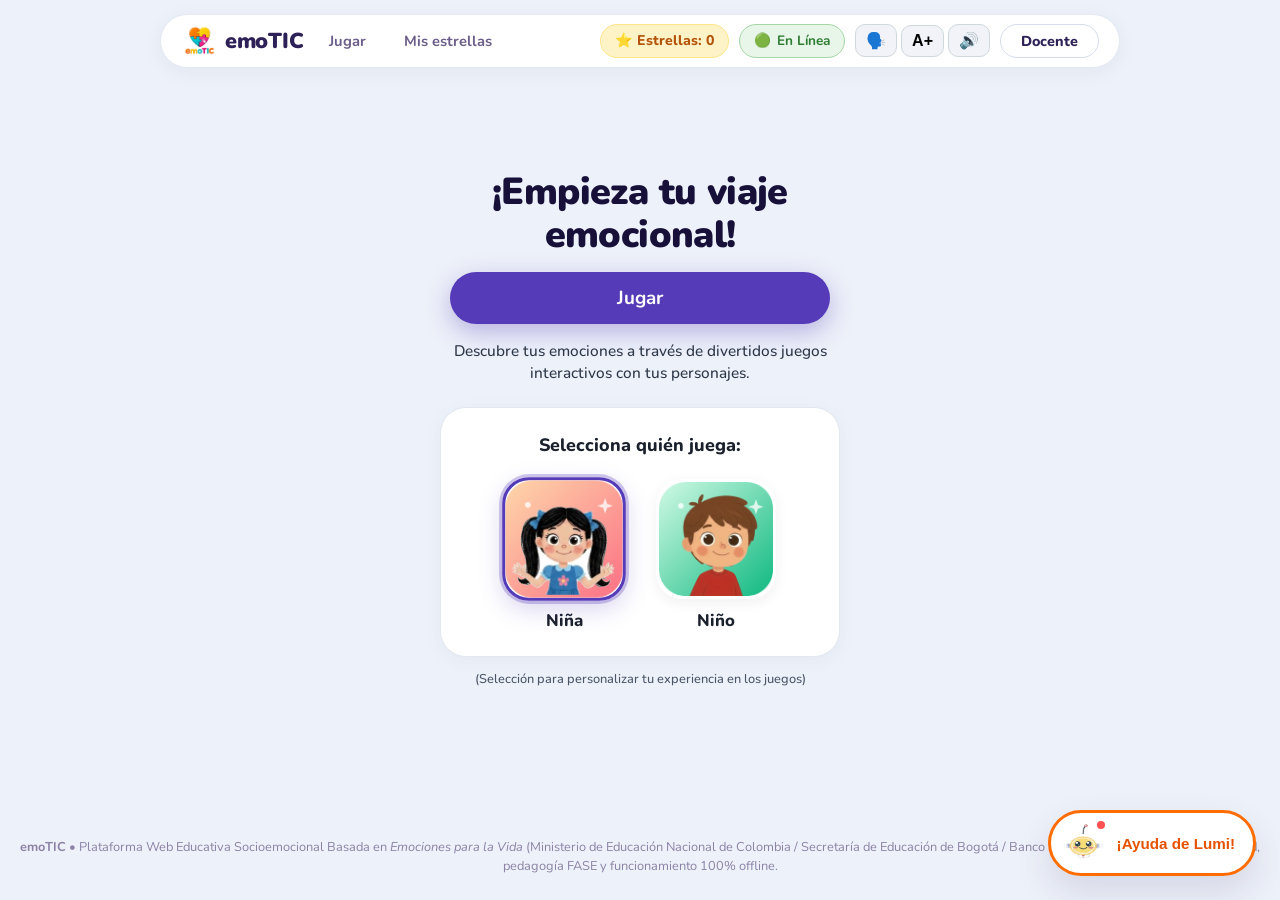
==== index.html @ bee296bf "fix: corregir rutas de imagenes y forzar refresco de cache con v=21" ====
<!DOCTYPE html>
<html lang="es">
<head>
  <meta charset="UTF-8" />
  <meta name="viewport" content="width=device-width, initial-scale=1.0, maximum-scale=5.0, user-scalable=yes" />
  <title>emoTIC: Mundos de las Emociones</title>
  
  <meta name="description" content="Plataforma web educativa interactiva de aprendizaje socioemocional para primaria basada en el programa Emociones para la Vida." />
  <meta name="theme-color" content="#5F4CB4" />
  <meta name="apple-mobile-web-app-capable" content="yes" />
  <meta name="apple-mobile-web-app-status-bar-style" content="default" />
  <meta name="apple-mobile-web-app-title" content="Emoti" />
  
  <!-- Evitar caché obsoleta en recargas del navegador -->
  <meta http-equiv="Cache-Control" content="no-cache, no-store, must-revalidate" />
  <meta http-equiv="Pragma" content="no-cache" />
  <meta http-equiv="Expires" content="0" />

  <link rel="icon" type="image/png" href="./assets/illustrations/lumi.png" />
  <link rel="apple-touch-icon" href="./assets/illustrations/lumi.png" />

  <!-- Tipografía Amigable Redondeada -->
  <link rel="preconnect" href="https://fonts.googleapis.com" />
  <link rel="preconnect" href="https://fonts.gstatic.com" crossorigin />
  <link href="https://fonts.googleapis.com/css2?family=Nunito:wght@600;700;800;900&display=swap" rel="stylesheet" />

  <!-- Hojas de estilo modulares -->
  <link rel="stylesheet" href="./css/main.css?v=21" />
  <link rel="stylesheet" href="./css/worlds.css?v=21" />
  <link rel="stylesheet" href="./css/games.css?v=21" />
  <link rel="stylesheet" href="./css/teacher.css?v=21" />
  <link rel="stylesheet" href="./css/accessibility.css?v=21" />
</head>
<body>

  <!-- ENCABEZADO SUPERIOR ESTILO PÍLDORA FLOTANTE (ESTILO IMAGEN 1) -->
  <div class="header-pill-container">
    <header class="app-header-pill" role="banner">
      <div class="header-pill-left">
        <div class="brand-wrapper" id="nav-link-home" role="button" tabindex="0" aria-label="Ir a inicio de emoTIC" onclick="emoTIC_Navigation.showScreen('welcome-screen')">
          <img src="./emotic-logo.png" alt="Logotipo emoTIC" class="brand-logo-img" />
          <span class="brand-title-emoti">emoTIC</span>
        </div>
        <button class="nav-text-link" id="nav-link-play" onclick="emoTIC_Navigation.showScreen('worlds-screen')">Jugar</button>
        <button class="nav-text-link" id="nav-link-stars" onclick="emoTIC_Navigation.showStarsTab()">Mis estrellas</button>
      </div>

      <div class="header-pill-right">
        <!-- Indicador de estrellas conquistadas -->
        <div class="header-stars-pill" id="header-stars-badge">
          ⭐ <span id="header-stars-count">Estrellas: 0</span>
        </div>

        <!-- Indicador en vivo de estado de red (Online / Offline) -->
        <div id="network-status-pill" class="network-pill online" role="status" aria-live="polite" title="Estado de la conexión">
          🟢 <span class="hide-mobile">En Línea</span>
        </div>


        <!-- Herramientas de accesibilidad rápida (Sin modo nocturno) -->
        <div class="access-tools-group" role="group" aria-label="Controles de accesibilidad">
          <button id="btn-voice-settings" class="access-btn" title="Personalizar o cambiar la voz de Lumi" aria-label="Personalizar voz">🗣️</button>
          <button id="btn-toggle-text-size" class="access-btn" title="Aumentar tamaño de texto" aria-pressed="false" aria-label="Alternar tamaño de texto">A+</button>
          <button id="btn-toggle-sound" class="access-btn" title="Activar o silenciar sonidos" aria-label="Alternar sonido">🔊</button>
        </div>

        <button class="header-action-pill-btn" id="btn-header-teacher">Docente</button>
      </div>
    </header>
  </div>

  <!-- CONTENEDOR PRINCIPAL DE PANTALLAS -->
  <main class="main-viewport" id="main-content" role="main">

    <!-- 1. PANTALLA DE INICIO (ESTILO EXACTO A LA IMAGEN) -->
    <section class="app-screen active-screen travel-home-view" id="welcome-screen" aria-labelledby="welcome-heading">
      
      <div class="home-exact-viewport">
        <!-- Título Principal -->
        <h1 class="travel-hero-title" id="welcome-heading">
          ¡Empieza tu viaje<br/>emocional!
        </h1>

        <!-- Botón Jugar (Inicia directamente el Nivel 1) -->
        <div class="travel-play-btn-row">
          <button class="btn-travel-jugar-main" id="btn-start-adventure" title="Iniciar Nivel 1: Emociones">
            Jugar
          </button>
        </div>

        <!-- Subtítulo de Descripción -->
        <p class="travel-hero-subtitle">
          Descubre tus emociones a través de divertidos juegos interactivos con tus personajes.
        </p>

        <!-- Tarjeta de Selección de Quién Juega (Fiel a la Imagen) -->
        <div class="home-selection-card">
          <h2 class="home-selection-title">Selecciona quién juega:</h2>

          <div class="travel-avatars-row">
            <button class="travel-avatar-btn active" id="btn-avatar-nina" data-avatar="nina" type="button" aria-label="Seleccionar Niña">
              <div class="travel-avatar-icon-box box-nina">
                <img src="assets/illustrations/nina-home.png" alt="Niña" class="travel-avatar-pic" />
              </div>
              <span class="travel-avatar-label">Niña</span>
            </button>

            <button class="travel-avatar-btn" id="btn-avatar-nino" data-avatar="nino" type="button" aria-label="Seleccionar Niño">
              <div class="travel-avatar-icon-box box-nino">
                <img src="assets/illustrations/nino-home.png" alt="Niño" class="travel-avatar-pic" />
              </div>
              <span class="travel-avatar-label">Niño</span>
            </button>
          </div>
        </div>

        <p class="travel-selection-caption">
          (Selección para personalizar tu experiencia en los juegos)
        </p>
      </div>

    </section>

    <!-- 2. PANTALLA DEL MAPA DE MUNDOS Y NIVELES -->
    <section class="app-screen" id="worlds-screen" aria-label="Mapa de Mundos de las Emociones">
      <div id="worlds-map-container">
        <!-- Renderizado dinámicamente por navigation.js -->
      </div>
    </section>

    <!-- 3. PANTALLA REPRODUCTOR DE ACTIVIDAD (8 FASES PEDAGÓGICAS) -->
    <section class="app-screen" id="activity-screen" aria-label="Aventura Interactiva">
      <div id="activity-player-container">
        <!-- Renderizado dinámicamente por games.js -->
      </div>
    </section>

    <!-- 4. PANTALLA DEL MODO DOCENTE -->
    <section class="app-screen" id="teacher-screen" aria-label="Área Pedagógica Docente">
      <div id="teacher-dashboard-container">
        <!-- Renderizado dinámicamente por teacher.js -->
      </div>
    </section>

  </main>

  <!-- PIE DE PÁGINA -->
  <footer class="app-footer" role="contentinfo">
    <p><strong>emoTIC</strong> • Plataforma Web Educativa Socioemocional Basada en <em>Emociones para la Vida</em> (Ministerio de Educación Nacional de Colombia / Secretaría de Educación de Bogotá / Banco Mundial). Diseñada con accesibilidad, pedagogía FASE y funcionamiento 100% offline.</p>
  </footer>

  <!-- Scripts del Sistema en orden de dependencia -->
  <!-- 1. Datos y Matrices Curriculares -->
  <script src="./data/curriculum.js?v=21"></script>
  <script src="./data/activities.js?v=21"></script>

  <!-- 2. Motores de Base de Datos y Sonido -->
  <script src="./js/db.js?v=21"></script>
  <script src="./js/sound.js?v=21"></script>
  <script src="./js/pwa.js?v=21"></script>

  <!-- 3. Motores de Acompañamiento, Juegos y Gestión -->
  <script src="./js/guide.js?v=21"></script>
  <script src="./js/games.js?v=21"></script>
  <script src="./js/teacher.js?v=21"></script>
  <script src="./js/navigation.js?v=21"></script>

  <!-- 4. Orquestador de Aplicación -->
  <script src="./js/app.js?v=21"></script>

</body>
</html>
---- css/main.css ----
/**
 * emoTIC - Estilos Principales
 * Diseño alegre, moderno, cálido, infantil y accesible.
 */

:root {
  /* Paleta Estilo Emoti (Inspirada en la estética limpia, suave y lavanda-índigo) */
  --emoti-purple: #5F4CB4;
  --emoti-purple-dark: #2D2158;
  --emoti-purple-sub: #6B5E8A;
  --emoti-purple-light: #ECE8F7;
  --emoti-pill-border: #D5DCED;

  /* Paleta Oficial extraída del logotipo de emoTIC (Corazón de 4 piezas de rompecabezas) */
  --emotic-orange: #FF6D00;   /* Pieza superior izquierda y letras 'e', 'c' */
  --emotic-yellow: #FFC400;   /* Pieza superior derecha y letra 'm' */
  --emotic-cyan: #00BCD4;     /* Pieza inferior izquierda y letras 'o', 'I' */
  --emotic-magenta: #DE1578;  /* Pieza inferior derecha con cursor y letra 'T' */

  --emotic-gradient: linear-gradient(135deg, #FF6D00 0%, #DE1578 50%, #00BCD4 100%);
  --emotic-sun-gradient: linear-gradient(135deg, #FFF9C4 0%, #FFD54F 50%, #FFC400 100%);
  
  --primary: #5F4CB4;
  --primary-dark: #2D2158;
  --primary-light: #ECE8F7;
  
  --secondary: #FF6D00;
  --secondary-dark: #E65100;
  --secondary-light: #FFF3E0;
  
  --accent: #DE1578;
  --accent-light: #FCE4EC;
  
  --mint: #10B981;
  --mint-light: #D1FAE5;
  --sky: #0284C7;
  --sky-light: #E0F2FE;
  
  /* Fondo suave lavanda-azul hielo del diseño Emoti */
  --bg-app: #EDF1F9;
  --bg-card: #FFFFFF;
  --text-main: #2D2158;
  --text-muted: #6B5E8A;
  
  /* Colores temáticos de los 3 Mundos alineados con el rompecabezas */
  --world1-color: #FF6D00; /* Naranja vital del Mundo Emocional */
  --world2-color: #DE1578; /* Magenta empático de En los Zapatos de los Demás */
  --world3-color: #00BCD4; /* Turquesa diálogo de Comunicación y Conflictos */
  
  --shadow-sm: 0 4px 14px rgba(45, 33, 88, 0.05);
  --shadow-md: 0 8px 24px rgba(45, 33, 88, 0.08);
  --shadow-lg: 0 16px 36px rgba(45, 33, 88, 0.12);
  --radius-sm: 10px;
  --radius-md: 18px;
  --radius-lg: 24px;
  --radius-pill: 9999px;
}

* {
  box-sizing: border-box;
  margin: 0;
  padding: 0;
  -webkit-tap-highlight-color: transparent;
}

body {
  font-family: 'Nunito', 'Segoe UI', system-ui, -apple-system, sans-serif;
  background-color: var(--bg-app);
  color: var(--text-main);
  line-height: 1.5;
  min-height: 100vh;
  display: flex;
  flex-direction: column;
}

/* ========================================================
   ENCABEZADO FLOTANTE ESTILO PÍLDORA (EMOTI)
   ======================================================== */
.header-pill-container {
  width: 100%;
  padding: 14px 20px 0 20px;
  display: flex;
  justify-content: center;
  position: sticky;
  top: 0;
  z-index: 100;
}

.app-header-pill {
  width: 100%;
  max-width: 960px;
  background: #FFFFFF;
  border: 1px solid #E2E8F4;
  box-shadow: 0 4px 20px rgba(45, 33, 88, 0.05);
  border-radius: 9999px;
  padding: 8px 20px;
  display: flex;
  align-items: center;
  justify-content: space-between;
  gap: 16px;
}

.header-pill-left {
  display: flex;
  align-items: center;
  gap: 14px;
}

.brand-wrapper {
  display: flex;
  align-items: center;
  gap: 8px;
  cursor: pointer;
}

.brand-logo-img {
  width: 36px;
  height: 36px;
  object-fit: contain;
}

.brand-title-emoti {
  font-size: 1.35rem;
  font-weight: 900;
  color: var(--emoti-purple-dark);
  letter-spacing: -0.3px;
}

.nav-text-link {
  background: transparent;
  border: none;
  color: var(--emoti-purple-sub);
  font-size: 0.92rem;
  font-weight: 700;
  cursor: pointer;
  padding: 6px 12px;
  border-radius: var(--radius-pill);
  transition: all 0.18s;
  font-family: inherit;
}

.nav-text-link:hover {
  color: var(--emoti-purple-dark);
  background: #F1F4FA;
}

.header-pill-right {
  display: flex;
  align-items: center;
  gap: 10px;
}

.header-stars-pill {
  font-size: 0.88rem;
  font-weight: 800;
  color: #B45309;
  background: #FEF3C7;
  border: 1px solid #FDE68A;
  padding: 5px 14px;
  border-radius: 999px;
  white-space: nowrap;
}

.header-action-pill-btn {
  background: #FFFFFF;
  border: 1.5px solid #D5DCED;
  color: var(--emoti-purple-dark);
  padding: 6px 20px;
  font-size: 0.9rem;
  font-weight: 800;
  border-radius: 9999px;
  cursor: pointer;
  transition: all 0.2s;
  font-family: inherit;
}

.header-action-pill-btn:hover {
  background: #F4F6FC;
  border-color: var(--emoti-purple);
  color: var(--emoti-purple);
}

/* Pastilla de Conexión en Tiempo Real */
.network-pill {
  display: inline-flex;
  align-items: center;
  gap: 6px;
  padding: 6px 14px;
  border-radius: var(--radius-pill);
  font-size: 0.85rem;
  font-weight: 700;
  cursor: pointer;
}

.network-pill.online {
  background: #E8F5E9;
  color: #2E7D32;
  border: 1px solid #A5D6A7;
}

.network-pill.offline {
  background: #FFF3E0;
  color: #E65100;
  border: 1px solid #FFCC80;
}

/* Botón de Instalación PWA */
.btn-install-pwa {
  display: none;
  align-items: center;
  gap: 6px;
  background: #43A047;
  color: #FFFFFF;
  border: none;
  padding: 6px 14px;
  border-radius: var(--radius-pill);
  font-weight: 800;
  font-size: 0.88rem;
  cursor: pointer;
  box-shadow: 0 3px 8px rgba(67, 160, 71, 0.3);
  transition: transform 0.2s;
}

.btn-install-pwa:hover {
  transform: scale(1.04);
}

/* Controles de accesibilidad pequeños */
.access-btn {
  background: #F1F3F9;
  border: 1px solid #CFD8DC;
  font-size: 1rem;
  padding: 6px 10px;
  border-radius: var(--radius-sm);
  cursor: pointer;
  font-weight: bold;
}

.access-btn:hover {
  background: #E0E7FF;
}

/* ========================================================
   ESTRUCTURA DE PANTALLAS
   ======================================================== */
.main-viewport {
  flex: 1;
  display: flex;
  flex-direction: column;
}

.app-screen {
  display: none !important;
  flex-direction: column;
  flex: 1;
  padding: 20px;
  max-width: 1200px;
  width: 100%;
  margin: 0 auto;
}

.app-screen.active-screen {
  display: flex !important;
  animation: fadeInScreen 0.3s ease-out;
}

@keyframes fadeInScreen {
  from { opacity: 0; transform: translateY(8px); }
  to { opacity: 1; transform: translateY(0); }
}

/* ========================================================
   PANTALLA DE INICIO - ESTILO VIAJE EMOCIONAL Y SELECCIÓN EXACTA
   ======================================================== */
.travel-home-view {
  flex-direction: column;
  align-items: center;
  justify-content: center;
  text-align: center;
  padding: 24px 16px 48px 16px;
  max-width: 680px;
  margin: 0 auto;
  width: 100%;
}

.home-exact-viewport {
  display: flex;
  flex-direction: column;
  align-items: center;
  text-align: center;
  width: 100%;
  max-width: 440px;
  margin: 0 auto;
  box-sizing: border-box;
}

.travel-hero-title {
  font-size: 2.35rem;
  font-weight: 900;
  color: #17113A;
  line-height: 1.15;
  margin: 0 0 16px 0;
  letter-spacing: -0.6px;
  text-align: center;
}

/* Botón Jugar Morado Principal Superior */
.travel-play-btn-row {
  width: 100%;
  display: flex;
  justify-content: center;
  margin-bottom: 16px;
}

.btn-travel-jugar-main {
  background: #553BB8;
  color: #FFFFFF;
  border: none;
  font-size: 1.18rem;
  font-weight: 700;
  padding: 13px 0;
  width: 100%;
  max-width: 380px;
  border-radius: 9999px;
  cursor: pointer;
  box-shadow: 0 8px 24px rgba(85, 59, 184, 0.35);
  transition: all 0.2s cubic-bezier(0.34, 1.56, 0.64, 1);
  font-family: inherit;
  text-align: center;
  letter-spacing: 0.2px;
}

.btn-travel-jugar-main:hover {
  background: #4631A4;
  transform: translateY(-2px);
  box-shadow: 0 12px 28px rgba(85, 59, 184, 0.45);
}

.btn-travel-jugar-main:active {
  transform: translateY(1px);
  box-shadow: 0 4px 12px rgba(85, 59, 184, 0.35);
}

.travel-hero-subtitle {
  font-size: 0.96rem;
  font-weight: 500;
  color: #2D3748;
  line-height: 1.45;
  margin: 0 0 22px 0;
  max-width: 380px;
  text-align: center;
}

/* Tarjeta Blanca de Selección (Fiel a la Imagen) */
.home-selection-card {
  background: #FFFFFF;
  border-radius: 26px;
  border: 1.5px solid #E2E8F0;
  box-shadow: 0 4px 20px rgba(0, 0, 0, 0.04);
  padding: 24px 24px 24px 24px;
  width: 100%;
  max-width: 400px;
  box-sizing: border-box;
  display: flex;
  flex-direction: column;
  align-items: center;
  margin-bottom: 14px;
}

.home-selection-title {
  font-size: 1.12rem;
  font-weight: 800;
  color: #1A202C;
  margin: 0 0 20px 0;
  text-align: center;
}

/* Fila de Avatares: Niña y Niño */
.travel-avatars-row {
  display: flex;
  align-items: center;
  justify-content: center;
  gap: 32px;
  width: 100%;
}

.travel-avatar-btn {
  background: transparent;
  border: none;
  display: flex;
  flex-direction: column;
  align-items: center;
  cursor: pointer;
  font-family: inherit;
  padding: 0;
  user-select: none;
  transition: transform 0.2s ease;
}

.travel-avatar-btn:hover {
  transform: translateY(-3px);
}

.travel-avatar-icon-box {
  width: 120px;
  height: 120px;
  border-radius: 26px;
  padding: 0;
  overflow: hidden;
  position: relative;
  box-shadow: 0 4px 14px rgba(0, 0, 0, 0.06);
  border: 3.5px solid transparent;
  transition: all 0.22s ease;
  box-sizing: border-box;
}

.travel-avatar-btn.active .travel-avatar-icon-box {
  border-color: #553BB8;
  box-shadow: 0 0 0 3px rgba(85, 59, 184, 0.28), 0 8px 24px rgba(85, 59, 184, 0.22);
  transform: scale(1.03);
}

.travel-avatar-pic {
  width: 100%;
  height: 100%;
  display: block;
  object-fit: cover;
}

.travel-avatar-label {
  font-size: 1.05rem;
  font-weight: 800;
  color: #1A202C;
  margin-top: 10px;
  text-align: center;
}

/* Leyenda explicativa inferior */
.travel-selection-caption {
  font-size: 0.8rem;
  font-weight: 500;
  color: #4A5568;
  margin: 0;
  text-align: center;
  line-height: 1.35;
  max-width: 380px;
}

/* ========================================================
   DISPOSICIÓN PRINCIPAL: CUADERNO (IZQ) + SIDEBAR (DER)
   ======================================================== */
.travel-main-layout {
  display: flex;
  gap: 20px;
  justify-content: center;
  align-items: flex-start;
  width: 100%;
  max-width: 980px;
  margin: 0 auto;
}

@media (max-width: 860px) {
  .travel-main-layout {
    flex-direction: column;
    align-items: center;
  }
}

/* Contenedor del Cuaderno / Bitácora Escolar */
.notebook-container {
  display: flex;
  align-items: center;
  background: #342A68;
  border-radius: 28px;
  padding: 12px 14px 14px 8px;
  box-shadow: 0 16px 36px rgba(45, 33, 88, 0.16);
  flex: 1;
  max-width: 680px;
  width: 100%;
  position: relative;
}

/* Pestañas de Colores en el Borde Izquierdo */
.notebook-side-tabs {
  display: flex;
  flex-direction: column;
  gap: 8px;
  margin-right: -4px;
  z-index: 1;
}

.nb-side-tab {
  width: 12px;
  height: 38px;
  border-radius: 8px 0 0 8px;
  display: block;
}

.nb-side-tab.tab-yellow { background: #F59E0B; }
.nb-side-tab.tab-purple { background: #8B5CF6; }
.nb-side-tab.tab-green  { background: #10B981; }

/* Carcasa de las Dos Páginas del Cuaderno */
.notebook-binder-shell {
  background: #FFFDF8;
  border-radius: 20px;
  display: grid;
  grid-template-columns: 1fr 34px 1fr;
  width: 100%;
  min-height: 360px;
  box-shadow: inset 0 0 16px rgba(0, 0, 0, 0.03);
  overflow: hidden;
}

@media (max-width: 620px) {
  .notebook-binder-shell {
    grid-template-columns: 1fr;
  }
  .notebook-spiral-spine {
    display: none !important;
  }
}

/* Páginas del Cuaderno */
.notebook-page {
  padding: 18px 16px;
  display: flex;
  flex-direction: column;
  justify-content: space-between;
  text-align: left;
}

.notebook-page-title {
  font-size: 1.15rem;
  font-weight: 800;
  color: #1E293B;
  margin: 0 0 12px 0;
  border-bottom: 2px dashed #E2E8F0;
  padding-bottom: 6px;
}

/* Cuadrícula de Insignias / Sellos de Colección (Página Izquierda) */
.notebook-badges-grid {
  display: grid;
  grid-template-columns: repeat(4, 1fr);
  gap: 8px;
  margin-bottom: 12px;
}

.notebook-badge-item {
  background: #FAF5E8;
  border: 1.5px solid #EBE3D0;
  border-radius: 12px;
  aspect-ratio: 1;
  display: flex;
  flex-direction: column;
  align-items: center;
  justify-content: center;
  font-size: 1.45rem;
  cursor: pointer;
  transition: all 0.2s ease;
  position: relative;
  user-select: none;
}

.notebook-badge-item:hover {
  transform: scale(1.08);
  border-color: #F59E0B;
}

.notebook-badge-item.unlocked {
  background: #ECFDF5;
  border-color: #86EFAC;
  box-shadow: 0 3px 8px rgba(16, 185, 129, 0.15);
}

.notebook-badge-item.locked {
  opacity: 0.55;
  filter: grayscale(0.5);
}

.notebook-badge-stars {
  font-size: 0.55rem;
  line-height: 1;
  color: #F59E0B;
  margin-top: 2px;
}

/* Progress Tracker con Chevrons Multicolor */
.notebook-progress-block {
  margin-top: auto;
  padding-top: 8px;
  border-top: 1px solid #F1F5F9;
}

.notebook-progress-title {
  font-size: 0.88rem;
  font-weight: 800;
  color: #334155;
  margin: 0 0 6px 0;
}

.notebook-chevron-tracker {
  display: flex;
  align-items: center;
  height: 20px;
  background: #E2E8F0;
  border-radius: 10px;
  overflow: hidden;
  padding: 2px;
  gap: 2px;
}

.chevron-seg {
  flex: 1;
  height: 100%;
  border-radius: 3px;
  opacity: 0.28;
  transition: all 0.3s ease;
  clip-path: polygon(0% 0%, 82% 0%, 100% 50%, 82% 100%, 0% 100%, 18% 50%);
}

.chevron-seg:first-child {
  clip-path: polygon(0% 0%, 82% 0%, 100% 50%, 82% 100%, 0% 100%);
  border-radius: 8px 3px 3px 8px;
}

.chevron-seg:last-child {
  clip-path: polygon(0% 0%, 100% 0%, 100% 100%, 0% 100%, 18% 50%);
  border-radius: 3px 8px 8px 3px;
}

.chevron-seg.seg-red    { background: #EF4444; }
.chevron-seg.seg-orange { background: #F97316; }
.chevron-seg.seg-yellow { background: #FBBF24; }
.chevron-seg.seg-green  { background: #10B981; }
.chevron-seg.seg-cyan   { background: #06B6D4; }
.chevron-seg.seg-blue   { background: #3B82F6; }
.chevron-seg.seg-purple { background: #8B5CF6; }

.chevron-seg.active {
  opacity: 1;
  filter: drop-shadow(0 1px 2px rgba(0, 0, 0, 0.2));
}

.notebook-progress-caption {
  display: block;
  font-size: 0.76rem;
  font-weight: 700;
  color: #64748B;
  margin-top: 4px;
}

/* Espiral Metálico Central */
.notebook-spiral-spine {
  display: flex;
  flex-direction: column;
  justify-content: space-around;
  align-items: center;
  background: #FAF8F2;
  border-left: 1px solid #EAE5D8;
  border-right: 1px solid #EAE5D8;
  padding: 10px 0;
}

.spiral-hole {
  width: 10px;
  height: 10px;
  background: #342A68;
  border-radius: 50%;
  position: relative;
  box-shadow: inset 0 2px 3px rgba(0,0,0,0.4);
}

.spiral-ring {
  position: absolute;
  left: -8px;
  top: -2px;
  width: 26px;
  height: 14px;
  border-radius: 999px;
  background: linear-gradient(180deg, #F8FAFC 0%, #94A3B8 50%, #475569 100%);
  box-shadow: 0 2px 4px rgba(0, 0, 0, 0.25);
  pointer-events: none;
}

/* Página Derecha: Mi Personal Avatar */
.notebook-avatar-stage {
  position: relative;
  width: 100%;
  height: 175px;
  display: flex;
  align-items: center;
  justify-content: center;
  margin: 4px 0 8px 0;
}

.avatar-center-display {
  width: 125px;
  height: 170px;
  display: flex;
  align-items: center;
  justify-content: center;
}

.nb-avatar-main-img {
  width: 100%;
  height: 100%;
  object-fit: contain;
  transition: transform 0.25s ease;
}

/* Ranuras Flotantes de Accesorios (Sombrero, Nube) */
.avatar-floating-slot {
  position: absolute;
  background: #FFFFFF;
  border: 1.5px solid #E2E8F0;
  border-radius: 12px;
  width: 38px;
  height: 38px;
  display: flex;
  align-items: center;
  justify-content: center;
  font-size: 1.25rem;
  box-shadow: 0 4px 10px rgba(0, 0, 0, 0.06);
  cursor: pointer;
  transition: all 0.2s ease;
}

.avatar-floating-slot:hover {
  transform: scale(1.1);
  border-color: #8B5CF6;
}

.avatar-floating-slot.slot-hat {
  top: 14px;
  right: 14px;
}

.avatar-floating-slot.slot-pet {
  bottom: 24px;
  right: 10px;
}

/* Selector Rápido de Accesorios */
.avatar-accessories-row {
  display: flex;
  align-items: center;
  justify-content: center;
  gap: 10px;
  margin-bottom: 12px;
}

.accessory-btn {
  background: #FFFFFF;
  border: 1.5px solid #CBD5E1;
  border-radius: 10px;
  width: 38px;
  height: 38px;
  font-size: 1.25rem;
  cursor: pointer;
  display: flex;
  align-items: center;
  justify-content: center;
  transition: all 0.2s ease;
}

.accessory-btn:hover {
  border-color: #5B48B4;
  background: #F8FAFD;
  transform: translateY(-2px);
}

.accessory-btn.active {
  border-color: #5B48B4;
  background: #EDE9FE;
  box-shadow: 0 0 0 2px rgba(91, 72, 180, 0.25);
}

/* Botón Editar Avatar */
.btn-edit-avatar {
  background: #FFFFFF;
  border: 2px solid #5B48B4;
  color: #5B48B4;
  font-family: inherit;
  font-size: 0.92rem;
  font-weight: 800;
  padding: 8px 24px;
  border-radius: 9999px;
  cursor: pointer;
  transition: all 0.2s ease;
}

.btn-edit-avatar:hover {
  background: #5B48B4;
  color: #FFFFFF;
  transform: translateY(-2px);
  box-shadow: 0 4px 12px rgba(91, 72, 180, 0.25);
}

/* ========================================================
   BARRA LATERAL DERECHA (DOCENTE SIN LOGIN + ESTRELLAS)
   ======================================================== */
.travel-sidebar-right {
  width: 220px;
  display: flex;
  flex-direction: column;
  gap: 16px;
  flex-shrink: 0;
}

@media (max-width: 860px) {
  .travel-sidebar-right {
    width: 100%;
    max-width: 480px;
    flex-direction: row;
    flex-wrap: wrap;
  }
  .sidebar-teacher-card {
    flex: 1;
    min-width: 240px;
  }
  .sidebar-stars-card {
    flex: 1;
    min-width: 140px;
  }
}

/* Tarjeta Docente (Sin login ni password, con reto de suma matemática) */
.sidebar-teacher-card {
  background: #FFFFFF;
  border: 1.5px solid #E2E8F0;
  border-radius: 20px;
  padding: 20px 18px;
  box-shadow: 0 8px 22px rgba(0, 0, 0, 0.05);
  text-align: center;
}

.sidebar-teacher-title {
  font-size: 1.3rem;
  font-weight: 900;
  color: #1E293B;
  margin: 0 0 4px 0;
}

.sidebar-teacher-desc {
  font-size: 0.8rem;
  color: #64748B;
  margin: 0 0 12px 0;
  line-height: 1.35;
}

.sidebar-math-box {
  display: flex;
  flex-direction: column;
  align-items: center;
  gap: 8px;
}

.sidebar-math-label {
  font-size: 0.78rem;
  font-weight: 700;
  color: #475569;
}

.sidebar-math-sum-display {
  font-size: 1.25rem;
  font-weight: 900;
  color: #5B48B4;
  background: #F5F3FF;
  border-radius: 10px;
  padding: 6px 14px;
  border: 1px dashed #C4B5FD;
}

.sidebar-math-input {
  width: 100%;
  padding: 8px 10px;
  border: 1.5px solid #CBD5E1;
  border-radius: 10px;
  font-size: 1.1rem;
  font-weight: 800;
  text-align: center;
  color: #1E293B;
  font-family: inherit;
  transition: border-color 0.2s;
}

.sidebar-math-input:focus {
  border-color: #5B48B4;
  outline: none;
  box-shadow: 0 0 0 3px rgba(91, 72, 180, 0.15);
}

.sidebar-math-err {
  font-size: 0.76rem;
  font-weight: 700;
  color: #EF4444;
  margin: 0;
}

.btn-sidebar-teacher-enter {
  width: 100%;
  background: #5B48B4;
  color: #FFFFFF;
  border: none;
  font-family: inherit;
  font-size: 0.98rem;
  font-weight: 800;
  padding: 10px;
  border-radius: 12px;
  cursor: pointer;
  transition: all 0.2s ease;
  box-shadow: 0 4px 12px rgba(91, 72, 180, 0.2);
}

.btn-sidebar-teacher-enter:hover {
  background: #4A3A96;
  transform: translateY(-2px);
}

/* Tarjeta Dorada de Estrellas (⭐ 21) */
.sidebar-stars-card {
  background: linear-gradient(135deg, #FEF3C7 0%, #FDE68A 100%);
  border: 2px solid #FCD34D;
  border-radius: 20px;
  padding: 18px 16px;
  display: flex;
  align-items: center;
  justify-content: center;
  gap: 12px;
  box-shadow: 0 8px 20px rgba(245, 158, 11, 0.22);
  cursor: pointer;
  transition: all 0.2s ease;
  user-select: none;
}

.sidebar-stars-card:hover {
  transform: translateY(-3px) scale(1.02);
  box-shadow: 0 10px 24px rgba(245, 158, 11, 0.32);
}

.stars-card-icon {
  font-size: 2.3rem;
  line-height: 1;
  filter: drop-shadow(0 2px 4px rgba(217, 119, 6, 0.3));
}

.stars-card-count {
  font-size: 2.1rem;
  font-weight: 900;
  color: #92400E;
  line-height: 1;
}

/* ========================================================
   PANTALLA DE BIENVENIDA - ESTILO EMOTI (INSPIRADO EN LA REFERENCIA)
   ======================================================== */
.emoti-home-view {
  flex-direction: column;
  align-items: center;
  text-align: center;
  padding: 24px 16px 48px 16px;
  max-width: 900px;
  margin: 0 auto;
  width: 100%;
}

.emoti-hero-block {
  margin-bottom: 20px;
}

.emoti-age-tag {
  display: inline-block;
  font-size: 0.78rem;
  font-weight: 800;
  letter-spacing: 1.4px;
  color: var(--emoti-purple-sub);
  text-transform: uppercase;
  margin-bottom: 14px;
}

.emoti-hero-title {
  font-size: 2.6rem;
  font-weight: 900;
  color: var(--emoti-purple-dark);
  line-height: 1.15;
  margin-bottom: 12px;
  letter-spacing: -0.5px;
}

.emoti-hero-subtitle {
  font-size: 1.15rem;
  font-weight: 600;
  color: #4A3E6D;
  margin: 0 auto;
  max-width: 580px;
  line-height: 1.4;
}

/* Escenario del Personaje con Pastillas Flotantes */
.emoti-stage-wrapper {
  position: relative;
  width: 340px;
  height: 160px;
  margin: 0 auto 24px auto;
  display: flex;
  align-items: center;
  justify-content: center;
}

.emoti-orbit-pill {
  position: absolute;
  background: #FFFFFF;
  border-radius: 9999px;
  box-shadow: 0 4px 16px rgba(45, 33, 88, 0.04);
  pointer-events: none;
}

.emoti-orbit-pill.orb-left-far {
  width: 56px;
  height: 24px;
  left: -35px;
  top: 65px;
  opacity: 0.75;
}

.emoti-orbit-pill.orb-left-near {
  width: 65px;
  height: 28px;
  left: 38px;
  top: 60px;
  opacity: 0.95;
}

.emoti-orbit-pill.orb-right-near {
  width: 65px;
  height: 28px;
  right: 38px;
  top: 60px;
  opacity: 0.95;
}

.emoti-orbit-pill.orb-right-far {
  width: 56px;
  height: 24px;
  right: -35px;
  top: 65px;
  opacity: 0.75;
}

.emoti-smiley-circle {
  position: relative;
  z-index: 2;
  width: 160px;
  height: 160px;
  display: flex;
  align-items: center;
  justify-content: center;
  border-radius: 50%;
  cursor: pointer;
  transition: transform 0.25s cubic-bezier(0.34, 1.56, 0.64, 1);
  animation: emotiFloat 3.2s ease-in-out infinite;
  user-select: none;
}

.emoti-smiley-circle:hover {
  transform: scale(1.08) rotate(4deg);
}

.lumi-hero-stage-svg {
  width: 160px;
  height: 160px;
  filter: drop-shadow(0 10px 24px rgba(255, 179, 0, 0.45));
  transition: transform 0.25s cubic-bezier(0.34, 1.56, 0.64, 1);
  display: block;
}

.lumi-hero-stage-img {
  width: 150px;
  height: 150px;
  object-fit: contain;
  filter: drop-shadow(0 10px 22px rgba(255, 179, 0, 0.45));
  transition: transform 0.25s cubic-bezier(0.34, 1.56, 0.64, 1);
}

.lumi-greeting-tag {
  position: absolute;
  bottom: -6px;
  background: #FFFFFF;
  color: #5F4CB4;
  font-size: 0.85rem;
  font-weight: 800;
  padding: 4px 14px;
  border-radius: 999px;
  box-shadow: 0 4px 14px rgba(95, 76, 180, 0.16);
  border: 1.5px solid #E4E0F4;
  white-space: nowrap;
  pointer-events: none;
  animation: lumiTagPulse 2.5s ease-in-out infinite;
}

@keyframes lumiTagPulse {
  0%, 100% { transform: scale(1); }
  50% { transform: scale(1.06); }
}

.nav-text-link.nav-active {
  color: var(--emoti-purple-dark);
  background: rgba(95, 76, 180, 0.1);
  font-weight: 800;
}

@keyframes emotiFloat {
  0%, 100% { transform: translateY(0); }
  50% { transform: translateY(-7px); }
}

.emoti-face-svg {
  filter: drop-shadow(0 8px 18px rgba(255, 205, 66, 0.38));
}

/* Fila de Pestañas / Botones Pastilla */
.emoti-tabs-nav-row {
  display: flex;
  align-items: center;
  justify-content: center;
  gap: 12px;
  margin-bottom: 28px;
  flex-wrap: wrap;
}

.emoti-tab-nav-btn {
  background: #FFFFFF;
  border: 1.5px solid var(--emoti-pill-border);
  color: var(--emoti-purple-dark);
  font-size: 0.98rem;
  font-weight: 800;
  padding: 10px 26px;
  border-radius: 9999px;
  cursor: pointer;
  transition: all 0.2s;
  font-family: inherit;
}

.emoti-tab-nav-btn:hover {
  border-color: var(--emoti-purple);
  color: var(--emoti-purple);
  background: #F8FAFD;
}

.emoti-tab-nav-btn.active {
  background: var(--emoti-purple);
  border-color: var(--emoti-purple);
  color: #FFFFFF;
  box-shadow: 0 4px 16px rgba(95, 76, 180, 0.3);
}

/* Tarjeta Central Blanca */
.emoti-card-layout-center {
  width: 100%;
  display: flex;
  justify-content: center;
  margin-bottom: 24px;
}

.emoti-card-box {
  background: #FFFFFF;
  border: 1px solid #E2E8F4;
  border-radius: 24px;
  padding: 34px 32px;
  width: 100%;
  max-width: 500px;
  box-shadow: 0 12px 36px rgba(45, 33, 88, 0.06);
  text-align: left;
  animation: fadeInCard 0.25s ease-out;
}

@keyframes fadeInCard {
  from { opacity: 0; transform: translateY(6px); }
  to { opacity: 1; transform: translateY(0); }
}

.emoti-card-title {
  font-size: 1.65rem;
  font-weight: 900;
  color: var(--emoti-purple-dark);
  margin-bottom: 6px;
}

.emoti-card-subtitle {
  font-size: 0.95rem;
  color: var(--emoti-purple-sub);
  line-height: 1.45;
  margin-bottom: 22px;
}

.emoti-input-group {
  margin-bottom: 18px;
}

.emoti-input-label {
  display: block;
  font-size: 0.85rem;
  font-weight: 700;
  color: #4A3E6D;
  margin-bottom: 6px;
}

.emoti-input-shell {
  background: #FFFFFF;
  border: 1.5px solid var(--emoti-pill-border);
  border-radius: 12px;
  padding: 10px 14px;
  transition: border-color 0.2s, box-shadow 0.2s;
}

.emoti-input-shell:focus-within {
  border-color: var(--emoti-purple);
  box-shadow: 0 0 0 3px rgba(95, 76, 180, 0.12);
}

.emoti-select-field {
  width: 100%;
  border: none;
  outline: none;
  background: transparent;
  font-size: 0.95rem;
  font-weight: 700;
  color: var(--emoti-purple-dark);
  font-family: inherit;
  cursor: pointer;
}

.emoti-status-shell {
  display: flex;
  align-items: center;
  gap: 10px;
  background: #F8FAFD;
}

.shell-icon {
  font-size: 1.2rem;
}

.shell-text {
  font-size: 0.92rem;
  font-weight: 700;
  color: var(--emoti-purple-dark);
}

.emoti-card-footnote {
  font-size: 0.82rem;
  color: #786C98;
  line-height: 1.45;
  margin: 18px 0 20px 0;
}

.emoti-btn-jugar-main {
  width: 100%;
  background: var(--emoti-purple);
  color: #FFFFFF;
  border: none;
  border-radius: 12px;
  padding: 14px;
  font-size: 1.05rem;
  font-weight: 800;
  cursor: pointer;
  transition: all 0.2s;
  box-shadow: 0 4px 16px rgba(95, 76, 180, 0.25);
  font-family: inherit;
}

.emoti-btn-jugar-main:hover {
  background: #4E3C9E;
  transform: translateY(-2px);
  box-shadow: 0 8px 20px rgba(95, 76, 180, 0.35);
}

.emoti-bottom-link-wrap {
  text-align: center;
  margin-top: 14px;
}

.emoti-link-docente {
  background: transparent;
  border: none;
  font-size: 1.25rem;
  font-weight: 900;
  color: var(--emoti-purple-dark);
  cursor: pointer;
  transition: color 0.18s, transform 0.18s;
  font-family: inherit;
}

.emoti-link-docente:hover {
  color: var(--emoti-purple);
  transform: scale(1.05);
}

.home-stars-badges-grid {
  display: grid;
  grid-template-columns: repeat(auto-fill, minmax(130px, 1fr));
  gap: 12px;
  max-height: 260px;
  overflow-y: auto;
  padding: 4px;
}

/* Accesos rápidos de la página de inicio */
.welcome-quick-cards {
  display: grid;
  grid-template-columns: repeat(auto-fit, minmax(280px, 1fr));
  gap: 18px;
}

.quick-card {
  background: #FFFFFF;
  border-radius: var(--radius-md);
  padding: 20px;
  box-shadow: var(--shadow-sm);
  display: flex;
  align-items: center;
  gap: 16px;
  cursor: pointer;
  border: 2px solid transparent;
  transition: all 0.2s;
}

.quick-card:hover {
  border-color: var(--primary-light);
  transform: translateY(-2px);
  box-shadow: var(--shadow-md);
}

.quick-icon-round {
  font-size: 2.2rem;
  width: 60px;
  height: 60px;
  border-radius: 50%;
  display: flex;
  align-items: center;
  justify-content: center;
  background: #F0F4FF;
  flex-shrink: 0;
}

.quick-card-info h3 {
  font-size: 1.1rem;
  font-weight: 800;
  color: var(--text-main);
  margin-bottom: 4px;
}

.quick-card-info p {
  font-size: 0.88rem;
  color: var(--text-muted);
}

/* ========================================================
   BOTONES GLOBALES
   ======================================================== */
.btn-primary-large {
  background: linear-gradient(135deg, #3B82F6 0%, #4F46E5 50%, #7E57C2 100%);
  color: #FFFFFF;
  border: none;
  font-size: 1.15rem;
  font-weight: 800;
  padding: 14px 28px;
  border-radius: var(--radius-pill);
  cursor: pointer;
  box-shadow: 0 6px 18px rgba(79, 70, 229, 0.35);
  transition: all 0.2s cubic-bezier(0.34, 1.56, 0.64, 1);
  display: inline-flex;
  align-items: center;
  justify-content: center;
  gap: 10px;
  min-height: 50px;
}

.btn-primary-large:hover {
  transform: translateY(-3px) scale(1.02);
  box-shadow: 0 10px 24px rgba(79, 70, 229, 0.45);
}

.btn-primary {
  background: linear-gradient(135deg, #3B82F6 0%, #4F46E5 100%);
  color: #FFFFFF;
  border: none;
  font-size: 0.95rem;
  font-weight: 800;
  padding: 10px 22px;
  border-radius: var(--radius-pill);
  cursor: pointer;
  box-shadow: 0 4px 12px rgba(79, 70, 229, 0.25);
  transition: all 0.2s;
  display: inline-flex;
  align-items: center;
  gap: 6px;
  min-height: 44px;
}

.btn-primary:hover {
  transform: translateY(-2px);
  box-shadow: 0 6px 16px rgba(79, 70, 229, 0.35);
}

.btn-secondary {
  background: #E8EAF6;
  color: var(--primary-dark);
  border: 1px solid var(--primary-light);
  font-size: 0.95rem;
  font-weight: 800;
  padding: 10px 20px;
  border-radius: var(--radius-pill);
  cursor: pointer;
  transition: all 0.2s;
  display: inline-flex;
  align-items: center;
  gap: 6px;
  min-height: 44px;
}

.btn-secondary:hover {
  background: #C5CAE9;
}

.btn-back-nav {
  background: #F1F3F9;
  border: none;
  font-weight: 800;
  color: var(--text-muted);
  padding: 8px 16px;
  border-radius: var(--radius-pill);
  cursor: pointer;
  font-size: 0.9rem;
}

.btn-back-nav:hover {
  background: #E2E8F0;
  color: var(--text-main);
}

.btn-voice-header, .btn-voice-read {
  background: #FFF9C4;
  color: #F57F17;
  border: 1px solid #FFF176;
  padding: 6px 14px;
  border-radius: var(--radius-pill);
  font-weight: 800;
  font-size: 0.88rem;
  cursor: pointer;
}

.btn-voice-read:hover {
  background: #FFF59D;
}

/* ========================================================
   PERSONAJE GUÍA FLOTANTE (LUMI) & MODALES
   ======================================================== */
.lumi-floating-btn {
  position: fixed;
  bottom: 24px;
  right: 24px;
  background: #FFFFFF;
  border: 3px solid var(--secondary);
  border-radius: var(--radius-pill);
  padding: 6px 18px 6px 8px;
  box-shadow: var(--shadow-lg);
  display: flex;
  align-items: center;
  gap: 10px;
  cursor: pointer;
  z-index: 999;
  transition: transform 0.25s cubic-bezier(0.34, 1.56, 0.64, 1);
}

.lumi-floating-btn:hover {
  transform: scale(1.06) rotate(-2deg);
}

.lumi-avatar-wrapper {
  position: relative;
  width: 48px;
  height: 48px;
}

.lumi-mini-img {
  width: 100%;
  height: 100%;
}

.lumi-badge-pulse {
  position: absolute;
  top: 0;
  right: 0;
  width: 12px;
  height: 12px;
  background: #FF5252;
  border-radius: 50%;
  border: 2px solid #FFFFFF;
  animation: pulseBadge 1.8s infinite;
}

@keyframes pulseBadge {
  0% { transform: scale(1); opacity: 1; }
  50% { transform: scale(1.4); opacity: 0.5; }
  100% { transform: scale(1); opacity: 1; }
}

.lumi-btn-text {
  font-weight: 900;
  font-size: 0.95rem;
  color: #E65100;
}

/* Modal de Lumi */
.lumi-modal-overlay {
  position: fixed;
  inset: 0;
  background: rgba(15, 23, 42, 0.65);
  backdrop-filter: blur(4px);
  z-index: 1000;
  display: flex;
  align-items: center;
  justify-content: center;
  padding: 16px;
  animation: fadeInModal 0.2s ease-out;
}

@keyframes fadeInModal {
  from { opacity: 0; }
  to { opacity: 1; }
}

.lumi-modal-card {
  background: #FFFFFF;
  border-radius: var(--radius-lg);
  max-width: 680px;
  width: 100%;
  max-height: 90vh;
  display: flex;
  flex-direction: column;
  overflow: hidden;
  box-shadow: 0 20px 40px rgba(0,0,0,0.25);
}

.lumi-modal-header {
  background: linear-gradient(135deg, #FFF9C4 0%, #FFE082 100%);
  padding: 18px 24px;
  display: flex;
  align-items: center;
  justify-content: space-between;
}

.lumi-header-info {
  display: flex;
  align-items: center;
  gap: 14px;
}

.lumi-modal-img {
  width: 58px;
  height: 58px;
  flex-shrink: 0;
}

.lumi-title {
  font-size: 1.35rem;
  font-weight: 900;
  color: #BF360C;
}

.lumi-subtitle {
  font-size: 0.9rem;
  font-weight: 700;
  color: #E65100;
}

.lumi-close-btn {
  background: transparent;
  border: none;
  font-size: 2rem;
  line-height: 1;
  color: #BF360C;
  cursor: pointer;
  padding: 4px;
}

.lumi-tabs-nav {
  display: flex;
  background: #F8FAFC;
  border-bottom: 2px solid #E2E8F0;
  overflow-x: auto;
}

.lumi-tab {
  background: transparent;
  border: none;
  padding: 12px 16px;
  font-weight: 800;
  font-size: 0.88rem;
  color: var(--text-muted);
  cursor: pointer;
  white-space: nowrap;
  border-bottom: 3px solid transparent;
}

.lumi-tab.active {
  color: var(--primary-dark);
  border-bottom-color: var(--primary);
  background: #FFFFFF;
}

.lumi-modal-body {
  padding: 24px;
  overflow-y: auto;
  flex: 1;
}

.lumi-tab-pane {
  display: none;
}

.lumi-tab-pane.active {
  display: block;
  animation: fadeInScreen 0.2s;
}

.lumi-speech-box p {
  font-size: 1.05rem;
  line-height: 1.6;
  margin-bottom: 12px;
}

.lumi-modal-footer {
  padding: 14px 24px;
  background: #F8FAFC;
  border-top: 1px solid #E2E8F0;
  display: flex;
  justify-content: flex-end;
}

/* Notificación emergente Toast de Lumi */
.lumi-feedback-toast {
  position: fixed;
  bottom: 86px;
  right: 24px;
  max-width: 440px;
  background: #FFFFFF;
  border-radius: var(--radius-md);
  box-shadow: var(--shadow-lg);
  padding: 14px 18px;
  display: none;
  align-items: center;
  gap: 14px;
  z-index: 998;
  border-left: 6px solid var(--primary);
  animation: slideInToast 0.3s ease-out;
}

.lumi-feedback-toast.show {
  display: flex;
}

.lumi-feedback-toast.toast-success {
  border-left-color: #43A047;
}

.lumi-feedback-toast.toast-support {
  border-left-color: #FB8C00;
}

.toast-lumi-icon {
  width: 44px;
  height: 44px;
  flex-shrink: 0;
}

.toast-body strong {
  display: block;
  font-size: 0.95rem;
  color: var(--text-main);
}

.toast-body p {
  font-size: 0.88rem;
  color: var(--text-muted);
}

@keyframes slideInToast {
  from { transform: translateX(50px); opacity: 0; }
  to { transform: translateX(0); opacity: 1; }
}

/* Subtítulos Bar accesible */
.emotic-subtitles-bar {
  position: fixed;
  top: 70px;
  left: 50%;
  transform: translateX(-50%);
  background: rgba(33, 33, 33, 0.92);
  color: #FFFFFF;
  padding: 10px 20px;
  border-radius: var(--radius-pill);
  font-size: 0.95rem;
  font-weight: 700;
  max-width: 90%;
  text-align: center;
  z-index: 1001;
  display: none;
  box-shadow: var(--shadow-md);
}

.emotic-subtitles-bar.visible {
  display: block;
  animation: fadeInScreen 0.2s;
}

/* ========================================================
   PIE DE PÁGINA
   ======================================================== */
.app-footer {
  background: transparent;
  border-top: none;
  padding: 24px 18px;
  text-align: center;
  font-size: 0.8rem;
  color: var(--emoti-purple-sub);
  margin-top: auto;
  opacity: 0.75;
}
---- css/worlds.css ----
/**
 * emoTIC - Estilos de la Pantalla de Selección de Juegos y Mundos
 * Inspirado fielmente en el diseño visual de Emoti (Primero de Primaria).
 */

.games-selection-view {
  max-width: 1100px;
  margin: 0 auto;
  padding: 10px 16px 40px 16px;
  width: 100%;
}

.games-hero-header {
  margin-bottom: 28px;
}

.games-user-greeting {
  font-size: 2.3rem;
  font-weight: 900;
  color: var(--emoti-purple-dark, #2D2158);
  letter-spacing: -0.5px;
  margin: 0 0 6px 0;
}

.games-grade-sub {
  font-size: 1.15rem;
  font-weight: 700;
  color: #4A3E6D;
  margin: 0;
}

/* Grilla de Tarjetas de Juegos (Estilo Imagen 1) */
.games-cards-grid {
  display: grid;
  grid-template-columns: repeat(auto-fill, minmax(235px, 1fr));
  gap: 22px;
  margin-bottom: 30px;
}

.game-select-card {
  background: #FFFFFF;
  border-radius: 20px;
  padding: 26px 20px 22px 20px;
  box-shadow: 0 4px 18px rgba(45, 33, 88, 0.05);
  border: 1.5px solid #EAEFF8;
  display: flex;
  flex-direction: column;
  align-items: center;
  text-align: center;
  position: relative;
  transition: transform 0.25s cubic-bezier(0.34, 1.56, 0.64, 1), box-shadow 0.25s ease;
}

.game-select-card:hover {
  transform: translateY(-5px);
  box-shadow: 0 10px 28px rgba(95, 76, 180, 0.12);
  border-color: #D5DCED;
}

.game-select-card.locked-card {
  opacity: 0.75;
  background: #FAFCFE;
}

.game-select-card.locked-card:hover {
  transform: none;
  box-shadow: 0 4px 18px rgba(45, 33, 88, 0.05);
}

/* Círculo superior con ilustración del personaje */
.game-avatar-circle {
  width: 110px;
  height: 110px;
  border-radius: 50%;
  display: flex;
  align-items: center;
  justify-content: center;
  margin-bottom: 14px;
  position: relative;
  transition: transform 0.2s ease;
}

.game-select-card:hover .game-avatar-circle {
  transform: scale(1.06);
}

.game-avatar-img {
  width: 95px;
  height: 95px;
  object-fit: contain;
}

.game-avatar-placeholder {
  font-size: 3rem;
}

/* Icono pequeño flotante */
.game-badge-icon {
  width: 28px;
  height: 28px;
  border-radius: 50%;
  background: #5F4CB4;
  color: #FFFFFF;
  display: flex;
  align-items: center;
  justify-content: center;
  font-size: 0.85rem;
  margin-bottom: 10px;
}

.game-badge-icon.locked-icon {
  background: #94A3B8;
}

.game-card-title {
  font-size: 1.25rem;
  font-weight: 900;
  color: var(--emoti-purple-dark, #2D2158);
  margin: 0 0 6px 0;
  line-height: 1.25;
}

.game-card-status {
  font-size: 0.88rem;
  color: #64748B;
  font-weight: 600;
  margin-bottom: 4px;
}

.game-card-stars {
  font-size: 0.88rem;
  color: #64748B;
  font-weight: 700;
  margin-bottom: 16px;
}

.game-card-stars.has-stars {
  color: #F59E0B;
}

/* Botón Jugar estilo Emoti */
.game-card-btn {
  background: transparent;
  border: none;
  color: var(--emoti-purple, #5F4CB4);
  font-size: 1.15rem;
  font-weight: 800;
  cursor: pointer;
  padding: 6px 18px;
  border-radius: 999px;
  transition: background 0.2s, color 0.2s;
  font-family: inherit;
  margin-top: auto;
}

.game-card-btn:hover {
  background: #F1EFFB;
  color: #43338E;
}

.game-card-btn.btn-disabled {
  color: #94A3B8;
  cursor: not-allowed;
}

.game-card-btn.btn-disabled:hover {
  background: transparent;
}

/* Banner de aviso amarillo (como en Imagen 1) */
.emoti-tip-banner {
  background: #FEF9C3;
  color: #854D0E;
  font-size: 0.95rem;
  font-weight: 700;
  border-radius: 14px;
  padding: 16px 22px;
  margin-top: 10px;
  margin-bottom: 24px;
  line-height: 1.45;
  box-shadow: 0 2px 8px rgba(234, 179, 8, 0.1);
}

/* Sub-footer informativo */
.emoti-games-subfooter {
  display: flex;
  align-items: center;
  justify-content: space-between;
  color: #94A3B8;
  font-size: 0.85rem;
  font-weight: 600;
  padding-top: 10px;
}

.emoti-games-subfooter a,
.emoti-games-subfooter .subfooter-link {
  color: #64748B;
  text-decoration: none;
  cursor: pointer;
}

.emoti-games-subfooter a:hover,
.emoti-games-subfooter .subfooter-link:hover {
  color: var(--emoti-purple);
}
---- css/games.css ----
/**
 * emoTIC - Estilos del Reproductor de Juegos y Memoria de Emociones
 * Soporta presentación del Personaje Gato con audio y tablero 3D de 12 cartas.
 */

/* Contenedor General de Actividad */
.activity-viewport {
  max-width: 1000px;
  margin: 0 auto;
  padding: 10px 16px 40px 16px;
  width: 100%;
}

/* Barra superior de navegación */
.activity-top-bar {
  display: flex;
  align-items: center;
  justify-content: space-between;
  gap: 16px;
  background: #FFFFFF;
  border-radius: 20px;
  padding: 14px 22px;
  box-shadow: 0 4px 16px rgba(45, 33, 88, 0.05);
  margin-bottom: 24px;
}

.btn-back-to-menu {
  background: #F1EFFB;
  color: var(--emoti-purple, #5F4CB4);
  border: none;
  font-size: 0.95rem;
  font-weight: 800;
  padding: 8px 18px;
  border-radius: 999px;
  cursor: pointer;
  transition: all 0.2s;
  display: flex;
  align-items: center;
  gap: 6px;
  font-family: inherit;
}

.btn-back-to-menu:hover {
  background: #E5E0F8;
  color: #372A6F;
}

.activity-title-group {
  text-align: center;
  flex: 1;
}

.activity-level-tag {
  font-size: 0.78rem;
  font-weight: 900;
  color: #6366F1;
  text-transform: uppercase;
  letter-spacing: 1px;
}

.activity-game-heading {
  font-size: 1.4rem;
  font-weight: 900;
  color: var(--emoti-purple-dark, #2D2158);
  margin: 2px 0 0 0;
}

/* ========================================================
   PRESENTACIÓN DEL PERSONAJE: EL GATO
   ======================================================== */
.character-presentation-card {
  background: #FFFFFF;
  border-radius: 24px;
  padding: 26px 28px;
  box-shadow: 0 6px 24px rgba(45, 33, 88, 0.06);
  border: 2px solid #E8E5F7;
  display: flex;
  align-items: center;
  gap: 26px;
  margin-bottom: 26px;
  position: relative;
}

@media (max-width: 720px) {
  .character-presentation-card {
    flex-direction: column;
    text-align: center;
    padding: 22px 18px;
    gap: 18px;
  }
}

.character-avatar-stage {
  flex-shrink: 0;
  width: 140px;
  height: 140px;
  border-radius: 50%;
  background: radial-gradient(circle, #FFF8E1 30%, #FFE082 100%);
  display: flex;
  align-items: center;
  justify-content: center;
  box-shadow: 0 8px 22px rgba(245, 158, 11, 0.25);
  position: relative;
}

.character-cat-img {
  width: 120px;
  height: 120px;
  object-fit: contain;
  transition: transform 0.2s ease;
}

/* Animación de habla del gato */
.character-avatar-stage.talking .character-cat-img {
  animation: catTalkBounce 0.4s ease-in-out infinite alternate;
}

@keyframes catTalkBounce {
  0% { transform: translateY(0) scale(1); }
  100% { transform: translateY(-6px) scale(1.05) rotate(2deg); }
}

.character-speech-bubble {
  flex: 1;
}

.character-name-badge {
  display: inline-block;
  background: #EEF2FF;
  color: #4338CA;
  font-size: 0.82rem;
  font-weight: 800;
  padding: 4px 12px;
  border-radius: 999px;
  margin-bottom: 8px;
}

.character-bubble-text {
  font-size: 1.12rem;
  line-height: 1.5;
  color: #2D2158;
  font-weight: 700;
  margin: 0 0 10px 0;
}

.character-instruction-note {
  font-size: 0.95rem;
  line-height: 1.45;
  color: #4A3E6D;
  margin: 0 0 16px 0;
}

/* Botones de audio del Gato */
.character-audio-actions {
  display: flex;
  align-items: center;
  gap: 12px;
  flex-wrap: wrap;
}

.btn-cat-audio {
  background: var(--emoti-purple, #5F4CB4);
  color: #FFFFFF;
  border: none;
  font-size: 0.95rem;
  font-weight: 800;
  padding: 10px 22px;
  border-radius: 999px;
  cursor: pointer;
  display: flex;
  align-items: center;
  gap: 8px;
  box-shadow: 0 4px 14px rgba(95, 76, 180, 0.25);
  transition: all 0.2s ease;
  font-family: inherit;
}

.btn-cat-audio:hover {
  background: #4C3C96;
  transform: translateY(-2px);
  box-shadow: 0 6px 18px rgba(95, 76, 180, 0.35);
}

.btn-cat-audio.playing {
  background: #10B981;
  box-shadow: 0 4px 14px rgba(16, 185, 129, 0.3);
}

.audio-file-indicator {
  font-size: 0.82rem;
  color: #64748B;
  background: #F8FAFC;
  padding: 6px 12px;
  border-radius: 8px;
  border: 1px dashed #CBD5E1;
}

/* ========================================================
   TABLERO DE JUEGO: MEMORIA DE EMOCIONES (12 TARJETAS)
   ======================================================== */
.memory-game-section {
  background: #FFFFFF;
  border-radius: 24px;
  padding: 24px;
  box-shadow: 0 6px 24px rgba(45, 33, 88, 0.06);
}

.memory-status-bar {
  display: flex;
  align-items: center;
  justify-content: space-between;
  gap: 12px;
  padding: 12px 18px;
  background: #F8FAFD;
  border-radius: 16px;
  border: 1px solid #E2E8F0;
  margin-bottom: 22px;
  flex-wrap: wrap;
}

.memory-stat-item {
  display: flex;
  align-items: center;
  gap: 6px;
  font-size: 0.98rem;
  color: #2D2158;
}

.memory-stat-item strong {
  color: var(--emoti-purple, #5F4CB4);
  font-size: 1.15rem;
}

.btn-restart-game {
  background: #FFFFFF;
  border: 1.5px solid #CBD5E1;
  color: #475569;
  font-size: 0.88rem;
  font-weight: 800;
  padding: 6px 16px;
  border-radius: 999px;
  cursor: pointer;
  transition: all 0.2s;
  font-family: inherit;
}

.btn-restart-game:hover {
  background: #F1F5F9;
  border-color: #94A3B8;
  color: #1E293B;
}

/* Grilla de 12 cartas (4x3 o 3x4) */
.memory-cards-grid {
  display: grid;
  grid-template-columns: repeat(4, 1fr);
  gap: 16px;
}

@media (max-width: 860px) {
  .memory-cards-grid {
    grid-template-columns: repeat(3, 1fr);
    gap: 14px;
  }
}

@media (max-width: 580px) {
  .memory-cards-grid {
    grid-template-columns: repeat(2, 1fr);
    gap: 12px;
  }
}

/* Tarjeta individual con efecto 3D flip */
.memory-card {
  height: 185px;
  perspective: 1000px;
  cursor: pointer;
  user-select: none;
}

.memory-card-inner {
  position: relative;
  width: 100%;
  height: 100%;
  text-align: center;
  transition: transform 0.45s cubic-bezier(0.4, 0, 0.2, 1);
  transform-style: preserve-3d;
  border-radius: 18px;
}

.memory-card.flipped .memory-card-inner,
.memory-card.matched .memory-card-inner {
  transform: rotateY(180deg);
}

/* Reverso y Anverso */
.memory-card-back,
.memory-card-front {
  position: absolute;
  width: 100%;
  height: 100%;
  border-radius: 18px;
  backface-visibility: hidden;
  display: flex;
  flex-direction: column;
  align-items: center;
  justify-content: center;
  padding: 14px 10px;
  box-sizing: border-box;
}

/* REVERSO DE LA CARTA (Boca abajo) */
.memory-card-back {
  background: linear-gradient(135deg, #5F4CB4 0%, #7C69D8 100%);
  color: #FFFFFF;
  box-shadow: 0 4px 14px rgba(95, 76, 180, 0.22);
  border: 3px solid #FFFFFF;
  transition: transform 0.2s, box-shadow 0.2s;
}

.memory-card:hover:not(.flipped):not(.matched) .memory-card-back {
  transform: scale(1.03);
  box-shadow: 0 6px 20px rgba(95, 76, 180, 0.35);
}

.card-back-pattern {
  display: flex;
  flex-direction: column;
  align-items: center;
  gap: 6px;
}

.card-back-icon {
  font-size: 2.4rem;
  filter: drop-shadow(0 2px 6px rgba(0,0,0,0.2));
}

.card-back-label {
  font-size: 0.82rem;
  font-weight: 900;
  letter-spacing: 1.5px;
  text-transform: uppercase;
  color: rgba(255, 255, 255, 0.9);
}

/* ANVERSO DE LA CARTA (Boca arriba al voltear) */
.memory-card-front {
  background: #FFFFFF;
  transform: rotateY(180deg);
  box-shadow: 0 6px 18px rgba(45, 33, 88, 0.08);
  border: 2.5px solid #E2E8F0;
  transition: border-color 0.25s, box-shadow 0.25s;
}

/* Frente: Tipo Emoción (con cara del gato y nombre) */
.memory-card-front.card-type-emotion {
  justify-content: space-evenly;
}

.card-emotion-cat-img {
  width: 82px;
  height: 82px;
  object-fit: contain;
  filter: drop-shadow(0 4px 8px rgba(0,0,0,0.1));
}

.card-emotion-title {
  font-size: 1.15rem;
  font-weight: 900;
  color: #2D2158;
  margin: 0;
  line-height: 1.1;
}

.card-emotion-chip {
  font-size: 0.72rem;
  font-weight: 800;
  text-transform: uppercase;
  letter-spacing: 0.8px;
  padding: 2px 10px;
  border-radius: 999px;
  margin-top: 2px;
}

/* Frente: Tipo Significado (con texto claro y explicativo) */
.memory-card-front.card-type-meaning {
  justify-content: center;
  text-align: center;
  padding: 12px 10px;
}

.card-meaning-tag {
  font-size: 0.72rem;
  font-weight: 900;
  text-transform: uppercase;
  color: var(--emoti-purple, #5F4CB4);
  letter-spacing: 0.8px;
  margin-bottom: 6px;
  display: block;
}

.card-meaning-text {
  font-size: 0.88rem;
  line-height: 1.35;
  font-weight: 700;
  color: #2D2158;
  margin: 0;
}

/* Estado EMPAREJADO (Matched) */
.memory-card.matched {
  cursor: default;
}

.memory-card.matched .memory-card-front {
  border: 3px solid #10B981 !important;
  background: #F0FDF4 !important;
  box-shadow: 0 0 18px rgba(16, 185, 129, 0.45);
  animation: matchPulse 0.5s ease-out;
}

@keyframes matchPulse {
  0% { transform: rotateY(180deg) scale(0.92); }
  50% { transform: rotateY(180deg) scale(1.08); }
  100% { transform: rotateY(180deg) scale(1); }
}

/* ========================================================
   MODAL DE CELEBRACIÓN Y VICTORIA
   ======================================================== */
.victory-modal-overlay {
  position: fixed;
  inset: 0;
  background: rgba(45, 33, 88, 0.65);
  backdrop-filter: blur(4px);
  display: flex;
  align-items: center;
  justify-content: center;
  z-index: 1000;
  padding: 20px;
  animation: fadeInModal 0.3s ease-out;
}

.victory-card-box {
  background: #FFFFFF;
  border-radius: 28px;
  padding: 36px 32px;
  max-width: 480px;
  width: 100%;
  text-align: center;
  box-shadow: 0 16px 40px rgba(0,0,0,0.22);
  animation: scaleUpModal 0.35s cubic-bezier(0.34, 1.56, 0.64, 1);
}

@keyframes scaleUpModal {
  from { transform: scale(0.85); opacity: 0; }
  to { transform: scale(1); opacity: 1; }
}

.victory-cat-avatar {
  width: 110px;
  height: 110px;
  margin: 0 auto 16px auto;
  border-radius: 50%;
  background: radial-gradient(circle, #FEF3C7 30%, #FDE68A 100%);
  display: flex;
  align-items: center;
  justify-content: center;
  box-shadow: 0 8px 24px rgba(245, 158, 11, 0.3);
}

.victory-title {
  font-size: 1.8rem;
  font-weight: 900;
  color: #2D2158;
  margin: 0 0 8px 0;
}

.victory-stars-row {
  font-size: 2.2rem;
  color: #F59E0B;
  margin-bottom: 14px;
}

.victory-message-text {
  font-size: 1.05rem;
  line-height: 1.45;
  color: #4A3E6D;
  margin-bottom: 24px;
}

.victory-actions-row {
  display: flex;
  gap: 12px;
  justify-content: center;
  flex-wrap: wrap;
}

.btn-victory-replay {
  background: #F1EFFB;
  color: var(--emoti-purple, #5F4CB4);
  border: none;
  font-size: 1rem;
  font-weight: 800;
  padding: 12px 24px;
  border-radius: 999px;
  cursor: pointer;
  transition: all 0.2s;
  font-family: inherit;
}

.btn-victory-replay:hover {
  background: #E4E0F8;
}

.btn-victory-menu {
  background: var(--emoti-purple, #5F4CB4);
  color: #FFFFFF;
  border: none;
  font-size: 1rem;
  font-weight: 800;
  padding: 12px 28px;
  border-radius: 999px;
  cursor: pointer;
  box-shadow: 0 4px 14px rgba(95, 76, 180, 0.3);
  transition: all 0.2s;
  font-family: inherit;
}

.btn-victory-menu:hover {
  background: #4C3C96;
  transform: translateY(-2px);
}

/* ========================================================
   NIVEL 2: GLOBITO EL PEZ - CUENTO, MEDIDOR DE INTENSIDAD Y REGULACIÓN
   ======================================================== */

/* Tarjeta del Cuento de Globito */
.globito-story-card {
  background: #FFFFFF;
  border-radius: 24px;
  padding: 30px;
  box-shadow: 0 6px 24px rgba(45, 33, 88, 0.06);
  border: 2px solid #BAE6FD;
  display: flex;
  align-items: center;
  gap: 28px;
  margin-bottom: 26px;
}

@media (max-width: 720px) {
  .globito-story-card {
    flex-direction: column;
    text-align: center;
    padding: 22px;
  }
}

.globito-avatar-stage {
  flex-shrink: 0;
  width: 140px;
  height: 140px;
  border-radius: 50%;
  background: radial-gradient(circle, #E0F2FE 30%, #BAE6FD 100%);
  display: flex;
  align-items: center;
  justify-content: center;
  box-shadow: 0 8px 22px rgba(2, 132, 199, 0.25);
  position: relative;
  animation: globitoSwim 3.5s ease-in-out infinite alternate;
}

@keyframes globitoSwim {
  0% { transform: translateY(0) rotate(-2deg); }
  100% { transform: translateY(-8px) rotate(2deg); }
}

.globito-story-avatar-img {
  width: 120px;
  height: 120px;
  object-fit: contain;
}

.globito-rules-box {
  background: #F0F9FF;
  border-left: 5px solid #0284C7;
  border-radius: 12px;
  padding: 14px 18px;
  margin: 16px 0;
  color: #0369A1;
  font-weight: 800;
  line-height: 1.5;
  font-size: 1rem;
}

.globito-rules-box ol {
  margin: 6px 0 0 18px;
  padding: 0;
}

/* ========================================================
   JUEGO DE LA IMAGEN: MEDIDOR CON GLOBITO EN EL CENTRO
   ======================================================== */
.globito-situation-wrapper {
  max-width: 620px;
  margin: 0 auto 30px auto;
}

.top-instruction-pill {
  background: #FFFFFF;
  border-radius: 18px 18px 0 0;
  padding: 10px 22px;
  display: inline-flex;
  align-items: center;
  gap: 10px;
  font-size: 1.05rem;
  font-weight: 800;
  color: #1E293B;
  box-shadow: 0 2px 10px rgba(45, 33, 88, 0.05);
  border: 1px solid #E2E8F0;
  border-bottom: none;
}

.instruction-bear-icon {
  font-size: 1.4rem;
}

.instruction-arrow-badge {
  background: #0284C7;
  color: #FFFFFF;
  font-size: 0.75rem;
  font-weight: 900;
  padding: 2px 6px;
  border-radius: 4px;
}

.globito-situation-card {
  background: #FFFFFF;
  border-radius: 0 24px 24px 24px;
  padding: 34px 30px 28px 30px;
  box-shadow: 0 8px 30px rgba(45, 33, 88, 0.08);
  border: 1px solid #E2E8F0;
  text-align: center;
}

.situation-top-icon {
  font-size: 2.8rem;
  margin-bottom: 6px;
  line-height: 1;
}

.situation-title {
  font-size: 1.6rem;
  font-weight: 900;
  color: #1E293B;
  margin: 0 0 6px 0;
}

.situation-desc {
  font-size: 0.98rem;
  line-height: 1.45;
  color: #64748B;
  margin: 0 0 24px 0;
}

/* Círculo amarillo del centro con Globito el Pez */
.globito-center-circle {
  width: 145px;
  height: 145px;
  border-radius: 50%;
  background: #FDE047; /* Amarillo exacto de la imagen */
  margin: 0 auto 28px auto;
  display: flex;
  align-items: center;
  justify-content: center;
  box-shadow: 0 6px 20px rgba(234, 179, 8, 0.35);
  transition: all 0.25s cubic-bezier(0.34, 1.56, 0.64, 1);
  overflow: visible;
  position: relative;
}

.globito-center-img {
  width: 115px;
  height: 115px;
  object-fit: contain;
  transition: transform 0.25s cubic-bezier(0.34, 1.56, 0.64, 1), filter 0.25s ease;
}

/* Contenedor del Slider */
.globito-slider-container {
  width: 100%;
  max-width: 460px;
  margin: 0 auto 24px auto;
}

/* Range input con riel rosado y gris (fiel a la imagen) */
.globito-range-slider {
  -webkit-appearance: none;
  appearance: none;
  width: 100%;
  height: 6px;
  border-radius: 999px;
  background: linear-gradient(to right, #F472B6 0%, #F472B6 var(--slider-pct, 50%), #475569 var(--slider-pct, 50%), #475569 100%);
  outline: none;
  cursor: pointer;
  margin-bottom: 16px;
}

.globito-range-slider::-webkit-slider-thumb {
  -webkit-appearance: none;
  appearance: none;
  width: 20px;
  height: 20px;
  border-radius: 50%;
  background: #F472B6; /* Pomo rosado exacto de la imagen */
  box-shadow: 0 0 8px rgba(244, 114, 182, 0.6);
  cursor: pointer;
  transition: transform 0.15s;
}

.globito-range-slider::-webkit-slider-thumb:hover {
  transform: scale(1.35);
}

.globito-range-slider::-moz-range-thumb {
  width: 20px;
  height: 20px;
  border-radius: 50%;
  background: #F472B6;
  border: none;
  box-shadow: 0 0 8px rgba(244, 114, 182, 0.6);
  cursor: pointer;
}

/* Fila de 5 símbolos / marcadores debajo del slider */
.slider-markers-row {
  display: flex;
  align-items: center;
  justify-content: space-between;
  padding: 0 6px;
  margin-bottom: 8px;
}

.marker-symbol {
  font-size: 1.35rem;
  color: #0284C7;
  cursor: pointer;
  transition: transform 0.2s, filter 0.2s;
  user-select: none;
}

.marker-symbol.active {
  transform: scale(1.3);
  filter: drop-shadow(0 2px 6px rgba(2, 132, 199, 0.5));
}

.slider-labels-row {
  font-size: 0.88rem;
  font-weight: 700;
  color: #64748B;
  margin-bottom: 24px;
}

/* Botón Listo Morado con Checkmark Verde */
.btn-globito-confirm {
  background: #6366F1; /* Morado exacto de la imagen */
  color: #FFFFFF;
  border: none;
  font-size: 1.15rem;
  font-weight: 800;
  padding: 10px 32px;
  border-radius: 14px;
  cursor: pointer;
  display: inline-flex;
  align-items: center;
  gap: 8px;
  box-shadow: 0 4px 14px rgba(99, 102, 241, 0.35);
  transition: all 0.2s ease;
  font-family: inherit;
}

.btn-globito-confirm:hover {
  background: #4F46E5;
  transform: translateY(-2px);
  box-shadow: 0 6px 18px rgba(99, 102, 241, 0.45);
}

/* ========================================================
   WIDGET INTERACTIVO DE REGULACIÓN Y RESPIRACIÓN DE GLOBITO
   ======================================================== */
.globito-regulation-stage {
  background: #FFFFFF;
  border-radius: 24px;
  padding: 30px;
  box-shadow: 0 8px 30px rgba(45, 33, 88, 0.08);
  border: 2px solid #BAE6FD;
  text-align: center;
  max-width: 640px;
  margin: 0 auto;
}

.regulation-phase-banner {
  display: inline-block;
  background: #E0F2FE;
  color: #0369A1;
  font-size: 0.85rem;
  font-weight: 900;
  padding: 4px 14px;
  border-radius: 999px;
  margin-bottom: 12px;
}

.regulation-heading {
  font-size: 1.5rem;
  font-weight: 900;
  color: #1E293B;
  margin: 0 0 10px 0;
}

.regulation-desc {
  font-size: 1.05rem;
  line-height: 1.5;
  color: #475569;
  margin: 0 0 20px 0;
}

.breathing-fish-container {
  width: 200px;
  height: 200px;
  margin: 16px auto 20px auto;
  display: flex;
  align-items: center;
  justify-content: center;
  border-radius: 50%;
  background: radial-gradient(circle, #E0F2FE 30%, #BAE6FD 100%);
  box-shadow: 0 8px 28px rgba(2, 132, 199, 0.25);
  position: relative;
  transition: all 0.3s cubic-bezier(0.34, 1.56, 0.64, 1);
}

.breathing-fish-container.clickable-fish {
  cursor: pointer;
  border: 3.5px dashed #0284C7;
  animation: pulseGuideFish 2s infinite ease-in-out;
}

.breathing-fish-container.clickable-fish:hover {
  transform: scale(1.08);
  box-shadow: 0 12px 34px rgba(2, 132, 199, 0.4);
  border-color: #0369A1;
}

.breathing-fish-container.clickable-fish:active {
  transform: scale(0.98);
}

.breathing-fish-container.inflating {
  border-color: #10B981;
  box-shadow: 0 12px 40px rgba(16, 185, 129, 0.45);
}

@keyframes pulseGuideFish {
  0%, 100% {
    box-shadow: 0 0 0 0 rgba(2, 132, 199, 0.4), 0 8px 28px rgba(2, 132, 199, 0.25);
  }
  50% {
    box-shadow: 0 0 0 14px rgba(2, 132, 199, 0), 0 12px 32px rgba(2, 132, 199, 0.35);
  }
}

.touch-hint-pill {
  position: absolute;
  bottom: -12px;
  background: #0284C7;
  color: #FFFFFF;
  font-size: 0.85rem;
  font-weight: 900;
  padding: 4px 14px;
  border-radius: 999px;
  box-shadow: 0 4px 10px rgba(2, 132, 199, 0.35);
  pointer-events: none;
  white-space: nowrap;
}

.breathing-fish-img {
  width: 145px;
  height: 145px;
  object-fit: contain;
  transition: transform 3.0s cubic-bezier(0.4, 0, 0.2, 1);
  user-select: none;
}

/* Opciones de respuesta amigables para niños (Sin líneas/sliders difíciles) */
.globito-options-grid {
  display: flex;
  flex-direction: column;
  gap: 14px;
  width: 100%;
  max-width: 560px;
  margin: 20px auto 0 auto;
}

.globito-option-btn {
  background: #FFFFFF;
  border: 2.5px solid #BAE6FD;
  border-radius: 20px;
  padding: 16px 20px;
  display: flex;
  align-items: center;
  gap: 16px;
  cursor: pointer;
  text-align: left;
  font-family: inherit;
  transition: all 0.25s cubic-bezier(0.34, 1.56, 0.64, 1);
  box-shadow: 0 4px 12px rgba(2, 132, 199, 0.08);
}

.globito-option-btn:hover {
  transform: translateY(-3px) scale(1.02);
  border-color: #0284C7;
  background: #F0F9FF;
  box-shadow: 0 8px 22px rgba(2, 132, 199, 0.18);
}

.globito-option-btn:active {
  transform: scale(0.98);
}

.globito-option-btn.selected {
  border-color: #0284C7 !important;
  background: #E0F2FE !important;
  box-shadow: 0 6px 20px rgba(2, 132, 199, 0.25) !important;
}

.globito-opt-icon {
  font-size: 2.2rem;
  line-height: 1;
  flex-shrink: 0;
}

.globito-opt-texts {
  display: flex;
  flex-direction: column;
  gap: 3px;
  flex-grow: 1;
}

.globito-opt-title {
  font-size: 1.12rem;
  font-weight: 900;
  color: #0369A1;
  margin: 0;
}

.globito-opt-sub {
  font-size: 0.9rem;
  color: #475569;
  font-weight: 700;
  margin: 0;
  line-height: 1.35;
}

.globito-feedback-card {
  background: #F0FDF4;
  border: 2px solid #86EFAC;
  border-radius: 20px;
  padding: 20px;
  margin-top: 20px;
  text-align: center;
  animation: fadeInModal 0.25s ease-out;
}

.globito-feedback-text {
  font-size: 1.05rem;
  font-weight: 800;
  color: #166534;
  margin: 0 0 16px 0;
  line-height: 1.5;
}

.breathing-instruction-badge {
  display: inline-block;
  font-size: 1.25rem;
  font-weight: 900;
  color: #0284C7;
  background: #F0F9FF;
  border: 1.5px solid #BAE6FD;
  padding: 8px 24px;
  border-radius: 999px;
  margin-bottom: 18px;
  min-width: 280px;
}

.breathing-counter-row {
  font-size: 1rem;
  font-weight: 800;
  color: #0369A1;
  margin-bottom: 20px;
}

.btn-start-breath {
  background: #0284C7;
  color: #FFFFFF;
  border: none;
  font-size: 1.1rem;
  font-weight: 800;
  padding: 12px 32px;
  border-radius: 999px;
  cursor: pointer;
  box-shadow: 0 4px 14px rgba(2, 132, 199, 0.35);
  transition: all 0.2s ease;
  font-family: inherit;
}

.btn-start-breath:hover {
  background: #0369A1;
  transform: translateY(-2px);
}

/* ========================================================
   NIVEL 3: DESCUBRIENDO LAS EMOCIONES DE LOS DEMÁS (SOFI Y NICO)
   ======================================================== */
.empathy-presentation-card {
  background: #FFFFFF;
  border-radius: 24px;
  padding: 30px;
  box-shadow: 0 6px 24px rgba(45, 33, 88, 0.06);
  border: 2px solid #DDD6FE;
  display: flex;
  align-items: center;
  gap: 28px;
  margin-bottom: 26px;
}

@media (max-width: 720px) {
  .empathy-presentation-card {
    flex-direction: column;
    text-align: center;
    padding: 22px;
  }
}

.empathy-avatar-stage {
  flex-shrink: 0;
  width: 140px;
  height: 140px;
  border-radius: 50%;
  background: radial-gradient(circle, #EDE9FE 30%, #DDD6FE 100%);
  display: flex;
  align-items: center;
  justify-content: center;
  box-shadow: 0 8px 24px rgba(124, 58, 237, 0.22);
}

.empathy-avatar-img {
  width: 125px;
  height: 125px;
  object-fit: contain;
}

/* Misión Arena */
.empathy-mission-container {
  max-width: 760px;
  margin: 0 auto;
}

/* Stepper de Misiones */
.empathy-mission-tracker {
  display: flex;
  align-items: center;
  justify-content: space-between;
  gap: 10px;
  margin-bottom: 20px;
  background: #FFFFFF;
  border-radius: 16px;
  padding: 12px 20px;
  box-shadow: 0 2px 10px rgba(45, 33, 88, 0.04);
}

.mission-chip {
  font-size: 0.9rem;
  font-weight: 800;
  color: #64748B;
  display: flex;
  align-items: center;
  gap: 6px;
}

.mission-chip.active {
  color: #7C3AED;
}

/* Tarjeta de la Situación Observada */
.empathy-scenario-card {
  background: #FFFFFF;
  border-radius: 22px;
  padding: 26px 28px;
  box-shadow: 0 6px 20px rgba(45, 33, 88, 0.06);
  border: 1.5px solid #E2E8F0;
  margin-bottom: 22px;
}

.scenario-header-row {
  display: flex;
  align-items: center;
  gap: 12px;
  margin-bottom: 12px;
}

.scenario-badge-icon {
  font-size: 2rem;
  width: 48px;
  height: 48px;
  border-radius: 14px;
  background: #F5F3FF;
  display: flex;
  align-items: center;
  justify-content: center;
}

.scenario-title {
  font-size: 1.4rem;
  font-weight: 900;
  color: #1E293B;
  margin: 0;
}

.scenario-story-text {
  font-size: 1.08rem;
  line-height: 1.55;
  color: #334155;
  margin: 0;
  background: #F8FAFC;
  padding: 14px 18px;
  border-radius: 14px;
  border-left: 4px solid #7C3AED;
}

/* Tarjeta de Pregunta Gamificada */
.empathy-question-card {
  background: #FFFFFF;
  border-radius: 22px;
  padding: 28px;
  box-shadow: 0 6px 22px rgba(45, 33, 88, 0.06);
  border: 2px solid #E2E8F0;
  margin-bottom: 24px;
}

.question-step-badge {
  display: inline-block;
  font-size: 0.8rem;
  font-weight: 900;
  text-transform: uppercase;
  color: #6D28D9;
  background: #EDE9FE;
  padding: 4px 12px;
  border-radius: 999px;
  letter-spacing: 0.6px;
  margin-bottom: 10px;
}

.question-title {
  font-size: 1.25rem;
  font-weight: 900;
  color: #1E293B;
  margin: 0 0 20px 0;
  line-height: 1.35;
}

/* Opciones de Respuesta */
.empathy-options-grid {
  display: flex;
  flex-direction: column;
  gap: 12px;
  margin-bottom: 20px;
}

.empathy-opt-btn {
  background: #F8FAFD;
  border: 2px solid #E2E8F0;
  border-radius: 16px;
  padding: 15px 18px;
  text-align: left;
  font-size: 1rem;
  font-weight: 700;
  color: #1E293B;
  cursor: pointer;
  transition: all 0.2s ease;
  font-family: inherit;
  display: flex;
  align-items: center;
  gap: 12px;
}

.empathy-opt-btn:hover:not(.locked) {
  border-color: #8B5CF6;
  background: #F5F3FF;
  transform: translateX(4px);
}

.opt-radio-circle {
  width: 22px;
  height: 22px;
  border-radius: 50%;
  border: 2px solid #CBD5E1;
  flex-shrink: 0;
  display: flex;
  align-items: center;
  justify-content: center;
  font-size: 0.75rem;
}

.empathy-opt-btn.correct {
  border-color: #10B981 !important;
  background: #F0FDF4 !important;
  color: #065F46 !important;
}

.empathy-opt-btn.correct .opt-radio-circle {
  background: #10B981;
  border-color: #10B981;
  color: #FFFFFF;
}

.empathy-opt-btn.incorrect {
  border-color: #EF4444 !important;
  background: #FEF2F2 !important;
  color: #991B1B !important;
}

.empathy-opt-btn.incorrect .opt-radio-circle {
  background: #EF4444;
  border-color: #EF4444;
  color: #FFFFFF;
}

/* Banner de Retroalimentación Inmediata */
.empathy-feedback-banner {
  padding: 14px 18px;
  border-radius: 14px;
  font-size: 0.98rem;
  font-weight: 700;
  margin-top: 14px;
  animation: fadeInModal 0.25s ease-out;
}

.empathy-feedback-banner.success {
  background: #DCFCE7;
  color: #166534;
  border: 1.5px solid #86EFAC;
}

.empathy-feedback-banner.try-again {
  background: #FEF2F2;
  color: #991B1B;
  border: 1.5px solid #FCA5A5;
}

/* Botón Siguiente Paso */
.btn-empathy-advance {
  background: #7C3AED;
  color: #FFFFFF;
  border: none;
  font-size: 1.05rem;
  font-weight: 800;
  padding: 12px 30px;
  border-radius: 999px;
  cursor: pointer;
  display: inline-flex;
  align-items: center;
  gap: 8px;
  box-shadow: 0 4px 14px rgba(124, 58, 237, 0.35);
  transition: all 0.2s ease;
  font-family: inherit;
  margin-top: 10px;
}

.btn-empathy-advance:hover {
  background: #6D28D9;
  transform: translateY(-2px);
  box-shadow: 0 6px 18px rgba(124, 58, 237, 0.45);
}

/* ==========================================================================
   NIVEL 4: AMIGO QUE AYUDA (HÉROE Y HEROÍNA - ESTILO EXACTO A IMÁGENES)
   ========================================================================== */
.hero-game-wrapper {
  max-width: 760px;
  margin: 0 auto;
  padding: 10px 14px 30px;
  display: flex;
  flex-direction: column;
  gap: 14px;
}

/* Fila Superior de Botones Píldora (Casa, Escuchar, Música, Voz) */
.hero-top-bar-row {
  display: flex;
  justify-content: center;
  align-items: center;
  gap: 12px;
  flex-wrap: wrap;
  margin-bottom: 2px;
}

.hero-pill-btn {
  display: inline-flex;
  align-items: center;
  gap: 8px;
  padding: 8px 18px;
  border-radius: 999px;
  border: 2px solid #6366F1;
  background: #FFFFFF;
  color: #3730A3;
  font-family: inherit;
  font-size: 0.95rem;
  font-weight: 700;
  cursor: pointer;
  box-shadow: 0 2px 8px rgba(99, 102, 241, 0.12);
  transition: all 0.2s ease;
}

.hero-pill-btn:hover {
  background: #EEF2FF;
  transform: translateY(-1px);
}

.hero-pill-btn.active {
  background: #6366F1;
  color: #FFFFFF;
}

/* Píldora de Instrucción Superior con Osito (Fiel a Imagen 1 y 3) */
.hero-banner-pill {
  background: #FFFFFF;
  border-radius: 24px;
  padding: 14px 22px;
  box-shadow: 0 4px 16px rgba(0, 0, 0, 0.05);
  display: flex;
  align-items: center;
  justify-content: center;
  gap: 14px;
  text-align: center;
}

.hero-bear-avatar {
  font-size: 2.2rem;
  line-height: 1;
  animation: emotiFloat 3s ease-in-out infinite;
}

.hero-banner-heading {
  font-size: 1.35rem;
  font-weight: 800;
  color: #1F2937;
  margin: 0;
  line-height: 1.3;
}

/* Escenario Central Principal (Gradiente Celeste a Amarillo Crema) */
.hero-stage-card {
  border-radius: 28px;
  background: linear-gradient(180deg, #D6EDFF 0%, #FBF7DA 100%);
  padding: 24px 20px 20px;
  box-shadow: 0 8px 26px rgba(0, 0, 0, 0.06);
  min-height: 380px;
  display: flex;
  flex-direction: column;
  justify-content: space-between;
  position: relative;
  border: 1px solid rgba(255, 255, 255, 0.8);
}

/* Iconos Superiores Centrados: 💭 🎲 ❓ */
.hero-stage-top-icons {
  display: flex;
  justify-content: center;
  align-items: center;
  gap: 16px;
  font-size: 1.8rem;
  margin-bottom: 12px;
}

/* Zona de Interacción Central (Héroe a la izquierda, Compañero a la derecha) */
.hero-stage-interactive-area {
  display: flex;
  align-items: center;
  justify-content: space-around;
  gap: 20px;
  margin: 12px 0 20px;
  min-height: 180px;
}

/* Héroe Interactivo / Arrastrable */
.hero-character-box {
  display: flex;
  flex-direction: column;
  align-items: center;
  cursor: grab;
  touch-action: none;
  transition: transform 0.25s cubic-bezier(0.34, 1.56, 0.64, 1);
  user-select: none;
}

.hero-character-box:hover {
  transform: scale(1.08) translateY(-4px);
}

.hero-character-box:active,
.hero-character-box.dragging {
  cursor: grabbing;
  transform: scale(1.15);
  filter: drop-shadow(0 12px 20px rgba(99, 102, 241, 0.4));
}

.hero-character-box.hero-flying-target {
  animation: flyToFriend 0.75s forwards ease-in-out;
}

@keyframes flyToFriend {
  0% { transform: scale(1) translate(0, 0); }
  50% { transform: scale(1.2) translate(60px, -20px) rotate(8deg); }
  100% { transform: scale(1.05) translate(120px, 0); }
}

.hero-char-img {
  width: 110px;
  height: 110px;
  object-fit: contain;
  filter: drop-shadow(0 4px 10px rgba(0, 0, 0, 0.15));
}

/* Tarjeta Blanca Cuadrada del Compañero (Fiel a Fotos 1, 2, 3) */
.hero-peer-card {
  width: 145px;
  height: 145px;
  background: #F8FAFC;
  border-radius: 24px;
  box-shadow: 0 8px 22px rgba(0, 0, 0, 0.08);
  display: flex;
  align-items: center;
  justify-content: center;
  position: relative;
  border: 2px solid #FFFFFF;
  transition: all 0.35s ease;
}

.hero-peer-card.happy-state {
  background: #FFFBEB;
  border-color: #FBBF24;
  box-shadow: 0 10px 28px rgba(245, 158, 11, 0.25);
  animation: happyPop 0.5s ease-out;
}

@keyframes happyPop {
  0% { transform: scale(0.9); }
  60% { transform: scale(1.15) rotate(4deg); }
  100% { transform: scale(1) rotate(0deg); }
}

.hero-peer-emoji {
  font-size: 4.8rem;
  line-height: 1;
  user-select: none;
}

/* Opciones de Acción para Ayudar (Fiel a Imagen 2) */
.hero-options-row {
  display: flex;
  align-items: center;
  justify-content: center;
  gap: 14px;
  flex-wrap: wrap;
}

.hero-opt-action-card {
  background: #FFFFFF;
  border: 2.5px solid #6366F1;
  border-radius: 20px;
  padding: 14px 16px;
  min-width: 105px;
  max-width: 130px;
  display: flex;
  flex-direction: column;
  align-items: center;
  justify-content: center;
  gap: 8px;
  cursor: pointer;
  box-shadow: 0 4px 12px rgba(99, 102, 241, 0.12);
  transition: all 0.22s ease;
  user-select: none;
}

.hero-opt-action-card:hover {
  transform: translateY(-4px) scale(1.04);
  box-shadow: 0 8px 20px rgba(99, 102, 241, 0.25);
  background: #F5F3FF;
}

.hero-opt-action-card.selected-correct {
  border-color: #10B981;
  background: #ECFDF5;
  box-shadow: 0 0 0 3px rgba(16, 185, 129, 0.3);
}

.hero-opt-action-card.selected-wrong {
  border-color: #EF4444;
  background: #FEF2F2;
  animation: shakeShort 0.35s ease;
}

@keyframes shakeShort {
  0%, 100% { transform: translateX(0); }
  25% { transform: translateX(-6px); }
  75% { transform: translateX(6px); }
}

.hero-opt-icon {
  font-size: 2.2rem;
  line-height: 1;
}

.hero-opt-text {
  font-size: 0.92rem;
  font-weight: 700;
  color: #3730A3;
  text-align: center;
  line-height: 1.25;
}

/* Instrucción Inferior con Mano y Estrella (Fiel a Imagen 1 y 2) */
.hero-stage-footer-instruction {
  margin-top: 10px;
  display: flex;
  flex-direction: column;
  align-items: center;
  gap: 6px;
}

.hero-instruction-text {
  font-size: 1.05rem;
  font-weight: 700;
  color: #1F2937;
  display: inline-flex;
  align-items: center;
  gap: 6px;
}

.hero-footer-star {
  font-size: 1.4rem;
  color: #F59E0B;
  animation: emotiGlow 2.5s infinite;
}

/* Escala de Reflexión "¿Tú lo haces?" (Fiel a Imagen 3 y requisito sin barrita) */
.hero-reflection-view {
  display: flex;
  flex-direction: column;
  align-items: center;
  gap: 14px;
  margin: 6px 0 10px;
  width: 100%;
}

.hero-reflection-title {
  font-size: 1.4rem;
  font-weight: 800;
  color: #1E293B;
  margin: 4px 0 0 0;
}

.hero-reflection-subtitle {
  font-size: 0.95rem;
  color: #475569;
  margin: 0;
  text-align: center;
  max-width: 440px;
}

/* Fila de Corazones Dinámicos Superiores */
.hero-hearts-display-row {
  display: flex;
  align-items: center;
  justify-content: center;
  gap: 10px;
  font-size: 2.4rem;
  line-height: 1;
  min-height: 48px;
  transition: transform 0.2s ease;
}

/* Alternativa de Escala Interactiva con 3 Tarjetas/Botones en vez de barrita */
.hero-scale-cards-row {
  display: flex;
  align-items: center;
  justify-content: center;
  gap: 12px;
  width: 100%;
  max-width: 500px;
}

.hero-scale-choice-btn {
  flex: 1;
  padding: 12px 8px;
  border-radius: 18px;
  border: 2.5px solid #CBD5E1;
  background: #FFFFFF;
  color: #334155;
  font-family: inherit;
  font-size: 0.98rem;
  font-weight: 800;
  cursor: pointer;
  box-shadow: 0 3px 10px rgba(0, 0, 0, 0.05);
  transition: all 0.2s ease;
  display: flex;
  flex-direction: column;
  align-items: center;
  gap: 4px;
}

.hero-scale-choice-btn:hover {
  transform: translateY(-2px);
  border-color: #6366F1;
  background: #F8FAFC;
}

.hero-scale-choice-btn.active {
  border-color: #6366F1;
  background: #EEF2FF;
  color: #4338CA;
  box-shadow: 0 0 0 3px rgba(99, 102, 241, 0.25);
  transform: scale(1.04);
}

.hero-scale-badge-hearts {
  font-size: 1.15rem;
  line-height: 1;
}

/* Botón Listo Morado con Checkmark Verde (Exacto a Imagen 3) */
.btn-hero-ready {
  background: #6366F1;
  color: #FFFFFF;
  border: none;
  font-size: 1.25rem;
  font-weight: 800;
  padding: 12px 36px;
  border-radius: 18px;
  cursor: pointer;
  display: inline-flex;
  align-items: center;
  gap: 10px;
  box-shadow: 0 6px 18px rgba(99, 102, 241, 0.35);
  transition: all 0.2s ease;
  font-family: inherit;
  margin-top: 6px;
}

.btn-hero-ready:hover {
  background: #4F46E5;
  transform: translateY(-2px);
  box-shadow: 0 8px 22px rgba(79, 70, 229, 0.45);
}

.hero-check-square {
  background: #22C55E;
  color: #FFFFFF;
  border-radius: 6px;
  display: inline-flex;
  align-items: center;
  justify-content: center;
  width: 24px;
  height: 24px;
  font-size: 0.95rem;
  font-weight: 900;
}

/* Banner de Pista o Retroalimentación Amable */
.hero-feedback-bubble {
  background: #FEF3C7;
  border: 1.5px solid #F59E0B;
  color: #92400E;
  border-radius: 16px;
  padding: 10px 16px;
  font-size: 0.95rem;
  font-weight: 700;
  max-width: 480px;
  margin: 8px auto 0;
  text-align: center;
  animation: fadeInModal 0.25s ease;
}

/* ==========================================================================
   NIVEL 5: EL BOSQUE DE LAS FAMILIAS (PERSONAJE: TIMO)
   ========================================================================== */
.timo-forest-container {
  max-width: 780px;
  margin: 0 auto;
  padding: 10px 14px 34px;
  display: flex;
  flex-direction: column;
  gap: 16px;
}

/* Selector de Avatar del Estudiante (Explorador, Exploradora, Animal Fantástico) */
.timo-avatar-select-section {
  background: #F0FDF4;
  border: 2px dashed #86EFAC;
  border-radius: 22px;
  padding: 18px 20px;
  margin: 16px 0;
  text-align: center;
}

.timo-avatar-select-title {
  font-size: 1.05rem;
  font-weight: 800;
  color: #065F46;
  margin: 0 0 12px 0;
}

.timo-avatars-grid {
  display: flex;
  align-items: center;
  justify-content: center;
  gap: 14px;
  flex-wrap: wrap;
}

.timo-avatar-choice-card {
  background: #FFFFFF;
  border: 2.5px solid #D1D5DB;
  border-radius: 18px;
  padding: 12px 14px;
  display: flex;
  flex-direction: column;
  align-items: center;
  gap: 6px;
  cursor: pointer;
  min-width: 100px;
  box-shadow: 0 3px 10px rgba(0, 0, 0, 0.05);
  transition: all 0.2s ease;
  user-select: none;
}

.timo-avatar-choice-card:hover {
  transform: translateY(-3px);
  border-color: #10B981;
  background: #F0FDF4;
}

.timo-avatar-choice-card.selected {
  border-color: #059669;
  background: #ECFDF5;
  box-shadow: 0 0 0 3px rgba(5, 150, 105, 0.25);
  transform: scale(1.05);
}

.timo-avatar-choice-img {
  width: 58px;
  height: 58px;
  object-fit: contain;
}

.timo-avatar-choice-label {
  font-size: 0.88rem;
  font-weight: 800;
  color: #065F46;
}

/* Pastillas con las frases características de Timo */
.timo-phrases-row {
  display: flex;
  flex-wrap: wrap;
  gap: 8px;
  justify-content: center;
  margin: 14px 0 6px;
}

.timo-phrase-pill {
  background: #ECFDF5;
  color: #047857;
  border: 1px solid #A7F3D0;
  border-radius: 999px;
  padding: 6px 14px;
  font-size: 0.82rem;
  font-weight: 700;
  font-style: italic;
}

/* Tracker de las 3 Actividades de Timo */
.timo-tracker-row {
  display: flex;
  align-items: center;
  justify-content: center;
  gap: 8px;
  flex-wrap: wrap;
  margin-bottom: 4px;
}

.timo-step-chip {
  padding: 6px 14px;
  border-radius: 999px;
  font-size: 0.86rem;
  font-weight: 800;
  background: #FFFFFF;
  color: #64748B;
  border: 1.5px solid #CBD5E1;
  display: inline-flex;
  align-items: center;
  gap: 6px;
  transition: all 0.2s ease;
}

.timo-step-chip.active {
  background: #059669;
  color: #FFFFFF;
  border-color: #047857;
  box-shadow: 0 3px 10px rgba(5, 150, 105, 0.3);
}

.timo-step-chip.done {
  background: #D1FAE5;
  color: #065F46;
  border-color: #6EE7B7;
}

/* Tarjeta Principal de la Actividad en el Bosque */
.timo-activity-card {
  background: #FFFFFF;
  border-radius: 26px;
  border: 2px solid #E2E8F0;
  box-shadow: 0 8px 24px rgba(0, 0, 0, 0.05);
  padding: 24px 22px;
  display: flex;
  flex-direction: column;
  gap: 16px;
}

.timo-activity-header {
  display: flex;
  align-items: center;
  gap: 12px;
  border-bottom: 1.5px solid #F1F5F9;
  padding-bottom: 12px;
}

.timo-act-icon-badge {
  width: 48px;
  height: 48px;
  background: #ECFDF5;
  border-radius: 14px;
  display: flex;
  align-items: center;
  justify-content: center;
  font-size: 1.8rem;
  border: 1.5px solid #A7F3D0;
  flex-shrink: 0;
}

.timo-act-heading-group h3 {
  margin: 0;
  font-size: 1.25rem;
  color: #065F46;
}

.timo-act-heading-group span {
  font-size: 0.85rem;
  font-weight: 700;
  color: #059669;
}

/* Caja de la Historia o Situación */
.timo-story-box {
  background: #F8FAFC;
  border-left: 5px solid #10B981;
  border-radius: 0 16px 16px 0;
  padding: 14px 18px;
  font-size: 1.02rem;
  line-height: 1.55;
  color: #1E293B;
  font-weight: 600;
}

/* Opciones para Actividad 1 (Elegir cómo actuar) */
.timo-options-grid {
  display: flex;
  flex-direction: column;
  gap: 12px;
  margin-top: 4px;
}

.timo-opt-btn {
  display: flex;
  align-items: center;
  gap: 14px;
  background: #FFFFFF;
  border: 2px solid #E2E8F0;
  border-radius: 18px;
  padding: 14px 18px;
  text-align: left;
  font-family: inherit;
  font-size: 1rem;
  font-weight: 700;
  color: #1E293B;
  cursor: pointer;
  box-shadow: 0 3px 8px rgba(0, 0, 0, 0.03);
  transition: all 0.2s ease;
}

.timo-opt-btn:hover {
  border-color: #10B981;
  background: #F0FDF4;
  transform: translateY(-2px);
  box-shadow: 0 6px 16px rgba(16, 185, 129, 0.12);
}

.timo-opt-btn.correct {
  border-color: #10B981 !important;
  background: #ECFDF5 !important;
  color: #065F46 !important;
}

.timo-opt-btn.incorrect {
  border-color: #F87171 !important;
  background: #FEF2F2 !important;
  color: #991B1B !important;
}

.timo-opt-icon-circle {
  width: 40px;
  height: 40px;
  border-radius: 50%;
  background: #F1F5F9;
  display: flex;
  align-items: center;
  justify-content: center;
  font-size: 1.35rem;
  flex-shrink: 0;
  border: 1.5px solid #CBD5E1;
}

/* ==========================================================================
   ACTIVIDAD 2: ORDENAR VIÑETAS (INICIO, DESARROLLO, DESENLACE)
   ========================================================================== */
.vignettes-instruction-text {
  font-size: 0.95rem;
  font-weight: 700;
  color: #047857;
  text-align: center;
  margin: 0;
}

/* Los 3 Espacios Objetivo (Slots 1, 2, 3) */
.vignette-slots-row {
  display: grid;
  grid-template-columns: repeat(3, 1fr);
  gap: 12px;
  margin: 8px 0;
}

@media (max-width: 640px) {
  .vignette-slots-row {
    grid-template-columns: 1fr;
  }
}

.vignette-target-slot {
  background: #F8FAFC;
  border: 2.5px dashed #CBD5E1;
  border-radius: 18px;
  min-height: 140px;
  padding: 12px;
  display: flex;
  flex-direction: column;
  align-items: center;
  justify-content: center;
  text-align: center;
  position: relative;
  transition: all 0.25s ease;
}

.vignette-target-slot.filled {
  border-style: solid;
  border-color: #059669;
  background: #F0FDF4;
  box-shadow: 0 4px 14px rgba(5, 150, 105, 0.15);
}

.vignette-slot-badge {
  background: #E2E8F0;
  color: #475569;
  border-radius: 999px;
  padding: 4px 12px;
  font-size: 0.8rem;
  font-weight: 800;
  margin-bottom: 8px;
}

.vignette-target-slot.filled .vignette-slot-badge {
  background: #059669;
  color: #FFFFFF;
}

.vignette-slot-placeholder-text {
  font-size: 0.85rem;
  color: #94A3B8;
  font-weight: 700;
}

/* Tarjetas de Viñeta para Colocar */
.vignette-cards-pool {
  display: grid;
  grid-template-columns: repeat(3, 1fr);
  gap: 12px;
  margin-top: 6px;
}

@media (max-width: 640px) {
  .vignette-cards-pool {
    grid-template-columns: 1fr;
  }
}

.vignette-piece-card {
  background: #FFFFFF;
  border: 2px solid #86EFAC;
  border-radius: 16px;
  padding: 12px 14px;
  display: flex;
  flex-direction: column;
  align-items: center;
  gap: 8px;
  text-align: center;
  cursor: pointer;
  box-shadow: 0 3px 10px rgba(0, 0, 0, 0.05);
  transition: all 0.2s ease;
  user-select: none;
}

.vignette-piece-card:hover {
  transform: translateY(-3px) scale(1.02);
  border-color: #059669;
  box-shadow: 0 6px 16px rgba(5, 150, 105, 0.2);
  background: #F0FDF4;
}

.vignette-piece-card.placed {
  opacity: 0.45;
  pointer-events: none;
  filter: grayscale(0.5);
}

.vignette-piece-icon {
  font-size: 2rem;
  line-height: 1;
}

.vignette-piece-text {
  font-size: 0.88rem;
  font-weight: 700;
  color: #1E293B;
  line-height: 1.35;
}

/* ==========================================================================
   ACTIVIDAD 3: COMPLETAR DIÁLOGO (BENI Y EL BÚHO SABIO)
   ========================================================================== */
.timo-dialogue-stage {
  display: flex;
  flex-direction: column;
  gap: 14px;
}

.timo-character-bubble-row {
  display: flex;
  gap: 14px;
  align-items: flex-start;
}

.timo-speaker-avatar {
  width: 58px;
  height: 58px;
  border-radius: 50%;
  background: #ECFDF5;
  border: 2px solid #6EE7B7;
  display: flex;
  align-items: center;
  justify-content: center;
  font-size: 2.2rem;
  flex-shrink: 0;
  box-shadow: 0 4px 10px rgba(0, 0, 0, 0.06);
}

.timo-dialogue-speech-box {
  background: #F1F5F9;
  border: 2px solid #CBD5E1;
  border-radius: 4px 20px 20px 20px;
  padding: 14px 18px;
  font-size: 1.02rem;
  color: #1E293B;
  line-height: 1.45;
  font-weight: 600;
  position: relative;
}

.timo-dialogue-speech-box strong {
  color: #0F172A;
  display: block;
  font-size: 0.88rem;
  margin-bottom: 4px;
}

.timo-dialogue-choices-group {
  display: flex;
  flex-direction: column;
  gap: 10px;
  margin-top: 6px;
}

.timo-dialogue-btn {
  background: #FFFFFF;
  border: 2px solid #A7F3D0;
  border-radius: 18px;
  padding: 14px 18px;
  text-align: left;
  cursor: pointer;
  font-family: inherit;
  font-size: 0.98rem;
  font-weight: 700;
  color: #065F46;
  box-shadow: 0 3px 8px rgba(0, 0, 0, 0.04);
  transition: all 0.2s ease;
  display: flex;
  align-items: center;
  gap: 12px;
}

.timo-dialogue-btn:hover {
  background: #ECFDF5;
  border-color: #059669;
  transform: translateY(-2px);
}

.timo-dialogue-btn.correct {
  background: #D1FAE5 !important;
  border-color: #059669 !important;
  color: #064E3B !important;
}

.timo-dialogue-btn.incorrect {
  background: #FEF2F2 !important;
  border-color: #EF4444 !important;
  color: #991B1B !important;
}

/* Tarjeta de Aprendizaje Familiar (Al final de cada actividad) */
.timo-learning-banner {
  background: #F0FDF4;
  border: 2px solid #86EFAC;
  border-radius: 16px;
  padding: 14px 18px;
  font-size: 0.95rem;
  color: #065F46;
  font-weight: 700;
  line-height: 1.45;
  margin-top: 8px;
  animation: fadeInModal 0.25s ease-out;
}

.timo-learning-banner strong {
  display: block;
  color: #047857;
  font-size: 1rem;
  margin-bottom: 4px;
}

/* Botón Avanzar Siguiente Actividad */
.btn-timo-advance {
  background: #059669;
  color: #FFFFFF;
  border: none;
  font-size: 1.1rem;
  font-weight: 800;
  padding: 12px 32px;
  border-radius: 999px;
  cursor: pointer;
  display: inline-flex;
  align-items: center;
  gap: 10px;
  box-shadow: 0 4px 14px rgba(5, 150, 105, 0.35);
  transition: all 0.2s ease;
  font-family: inherit;
  margin-top: 10px;
}

.btn-timo-advance:hover {
  background: #047857;
  transform: translateY(-2px);
  box-shadow: 0 6px 18px rgba(4, 120, 87, 0.45);
}

/* ==========================================================================
   NIVEL 6: EMOCIONES Y SENTIMIENTOS (KORI EL CUY - CANASTAS Y VIDEO)
   ========================================================================== */
.cuy-game-viewport {
  max-width: 820px;
  margin: 0 auto;
  padding: 10px 14px 36px;
  display: flex;
  flex-direction: column;
  gap: 16px;
}

/* Espacio para el Video Educativo (Presentación Nivel 6) */
.cuy-video-card {
  background: #FFFFFF;
  border: 2px solid #FDE68A;
  border-radius: 26px;
  box-shadow: 0 10px 30px rgba(245, 158, 11, 0.12);
  padding: 22px 20px;
  margin: 16px 0 10px 0;
  text-align: center;
}

.cuy-video-header {
  display: flex;
  align-items: center;
  justify-content: space-between;
  margin-bottom: 14px;
  flex-wrap: wrap;
  gap: 8px;
}

.cuy-video-badge {
  background: #FEF3C7;
  color: #B45309;
  border: 1px solid #FCD34D;
  border-radius: 999px;
  padding: 4px 14px;
  font-size: 0.85rem;
  font-weight: 800;
  display: inline-flex;
  align-items: center;
  gap: 6px;
}

.cuy-video-player-frame {
  position: relative;
  width: 100%;
  max-width: 640px;
  height: 280px;
  margin: 0 auto 16px;
  border-radius: 20px;
  overflow: hidden;
  background: linear-gradient(135deg, #1E1B4B 0%, #312E81 100%);
  display: flex;
  flex-direction: column;
  align-items: center;
  justify-content: center;
  color: #FFFFFF;
  box-shadow: 0 8px 24px rgba(0, 0, 0, 0.2);
  border: 3px solid #F59E0B;
}

.cuy-video-placeholder-content {
  display: flex;
  flex-direction: column;
  align-items: center;
  gap: 12px;
  padding: 20px;
  text-align: center;
}

.cuy-play-btn-circle {
  width: 72px;
  height: 72px;
  background: #F59E0B;
  border-radius: 50%;
  display: flex;
  align-items: center;
  justify-content: center;
  font-size: 2.2rem;
  cursor: pointer;
  box-shadow: 0 0 0 8px rgba(245, 158, 11, 0.35);
  transition: all 0.22s ease;
  user-select: none;
}

.cuy-play-btn-circle:hover {
  transform: scale(1.1);
  background: #D97706;
  box-shadow: 0 0 0 12px rgba(245, 158, 11, 0.45);
}

.cuy-video-desc-text {
  font-size: 0.92rem;
  color: #64748B;
  line-height: 1.45;
  margin: 0 auto 14px;
  max-width: 520px;
}

/* ==========================================================================
   ESCENARIO DEL JUEGO DE LAS DOS CANASTAS
   ========================================================================== */
.baskets-game-arena {
  display: flex;
  flex-direction: column;
  gap: 16px;
  width: 100%;
}

/* Fila de las Dos Canastas (Izquierda: Emociones, Derecha: Sentimientos) */
.baskets-two-columns-row {
  display: grid;
  grid-template-columns: 1fr 1fr;
  gap: 18px;
  margin: 6px 0;
}

@media (max-width: 680px) {
  .baskets-two-columns-row {
    grid-template-columns: 1fr;
  }
}

.cuy-basket-box {
  background: #FFFFFF;
  border-radius: 24px;
  padding: 18px 16px;
  display: flex;
  flex-direction: column;
  align-items: center;
  text-align: center;
  box-shadow: 0 6px 20px rgba(0, 0, 0, 0.05);
  border: 2.5px solid #E2E8F0;
  transition: all 0.25s ease;
  position: relative;
  min-height: 220px;
}

.cuy-basket-box.drag-over {
  transform: scale(1.03);
  box-shadow: 0 12px 28px rgba(0, 0, 0, 0.15);
}

/* Canasta 1: Emociones (Rojo / Fresa) */
.cuy-basket-box.basket-emotions-theme {
  border-color: #F87171;
  background: linear-gradient(180deg, #FFFFFF 0%, #FEF2F2 100%);
}

.cuy-basket-box.basket-emotions-theme.drag-over {
  border-color: #DC2626;
  background: #FEE2E2;
}

/* Canasta 2: Sentimientos (Púrpura / Amatista) */
.cuy-basket-box.basket-feelings-theme {
  border-color: #A78BFA;
  background: linear-gradient(180deg, #FFFFFF 0%, #F5F3FF 100%);
}

.cuy-basket-box.basket-feelings-theme.drag-over {
  border-color: #7C3AED;
  background: #EDE9FE;
}

.basket-badge-tag {
  border-radius: 999px;
  padding: 4px 12px;
  font-size: 0.8rem;
  font-weight: 800;
  margin-bottom: 6px;
}

.basket-emotions-theme .basket-badge-tag {
  background: #FEE2E2;
  color: #991B1B;
}

.basket-feelings-theme .basket-badge-tag {
  background: #EDE9FE;
  color: #5B21B6;
}

.basket-title-name {
  font-size: 1.25rem;
  font-weight: 900;
  margin: 0 0 6px 0;
  color: #1E293B;
}

.basket-visual-container {
  position: relative;
  width: 90px;
  height: 90px;
  display: flex;
  align-items: center;
  justify-content: center;
  margin: 4px 0 8px 0;
  cursor: pointer;
}

.basket-large-emoji {
  font-size: 4.5rem;
  line-height: 1;
  filter: drop-shadow(0 4px 8px rgba(0, 0, 0, 0.15));
  transition: transform 0.2s cubic-bezier(0.34, 1.56, 0.64, 1);
}

.cuy-basket-box:hover .basket-large-emoji {
  transform: scale(1.08) rotate(3deg);
}

.basket-count-pill {
  position: absolute;
  bottom: 0;
  right: 0;
  background: #1E293B;
  color: #FFFFFF;
  border-radius: 999px;
  padding: 2px 10px;
  font-size: 0.78rem;
  font-weight: 800;
  border: 2px solid #FFFFFF;
}

.basket-clue-desc {
  font-size: 0.82rem;
  color: #475569;
  font-weight: 600;
  line-height: 1.35;
  margin: 4px 0 0 0;
}

/* Área de Tokens Guardados en la Canasta */
.basket-collected-shelf {
  display: flex;
  flex-wrap: wrap;
  gap: 6px;
  justify-content: center;
  margin-top: 10px;
  width: 100%;
  min-height: 28px;
}

.collected-token-badge {
  background: #FFFFFF;
  border: 1px solid #CBD5E1;
  border-radius: 999px;
  padding: 3px 8px;
  font-size: 0.76rem;
  font-weight: 800;
  color: #1E293B;
  display: inline-flex;
  align-items: center;
  gap: 4px;
  animation: fadeInModal 0.25s ease-out;
}

/* ==========================================================================
   BANCO DE FICHAS DE EMOCIONES Y SENTIMIENTOS PARA ARRASTRAR
   ========================================================================== */
.cuy-tokens-stage {
  background: linear-gradient(180deg, #FFFBEB 0%, #FEF3C7 100%);
  border: 2px dashed #F59E0B;
  border-radius: 24px;
  padding: 16px 14px;
  display: flex;
  flex-direction: column;
  align-items: center;
  gap: 12px;
  box-shadow: 0 4px 14px rgba(245, 158, 11, 0.08);
}

.cuy-tokens-instruction-title {
  font-size: 1.05rem;
  font-weight: 800;
  color: #92400E;
  margin: 0;
  text-align: center;
  display: inline-flex;
  align-items: center;
  gap: 8px;
}

.cuy-active-token-wrapper {
  display: flex;
  align-items: center;
  justify-content: center;
  width: 100%;
}

.token-draggable-card {
  background: #FFFFFF;
  border: 2.5px solid #F59E0B;
  border-radius: 20px;
  padding: 14px 22px;
  display: flex;
  align-items: center;
  gap: 16px;
  cursor: grab;
  touch-action: none;
  box-shadow: 0 8px 24px rgba(245, 158, 11, 0.22);
  transition: transform 0.2s cubic-bezier(0.34, 1.56, 0.64, 1), box-shadow 0.2s;
  user-select: none;
  max-width: 440px;
  width: 100%;
}

.token-draggable-card:hover {
  transform: translateY(-4px) scale(1.03);
  box-shadow: 0 12px 28px rgba(245, 158, 11, 0.32);
}

.token-draggable-card.dragging {
  cursor: grabbing;
  opacity: 0.65;
  transform: scale(1.1);
}

.token-icon-stage {
  font-size: 2.8rem;
  line-height: 1;
  flex-shrink: 0;
}

.token-text-content h4 {
  font-size: 1.15rem;
  font-weight: 900;
  color: #1E293B;
  margin: 0 0 4px 0;
}

.token-text-content p {
  font-size: 0.88rem;
  color: #475569;
  margin: 0;
  line-height: 1.35;
  font-weight: 600;
}

/* Burbuja de Guía y Pistas de Kori */
.cuy-feedback-bubble {
  background: #FFFFFF;
  border: 2px solid #FCD34D;
  border-radius: 18px;
  padding: 12px 18px;
  display: flex;
  align-items: center;
  gap: 12px;
  max-width: 540px;
  margin: 0 auto;
  box-shadow: 0 4px 14px rgba(245, 158, 11, 0.1);
  animation: fadeInModal 0.2s ease-out;
}

.cuy-mini-avatar-img {
  width: 44px;
  height: 44px;
  object-fit: contain;
  flex-shrink: 0;
}

.cuy-feedback-bubble p {
  font-size: 0.95rem;
  font-weight: 700;
  color: #78350F;
  margin: 0;
  line-height: 1.4;
}

/* ==========================================================================
   NIVEL 1: EMOCIONES - JUEGO DE UNIR CON LÍNEAS Y ESPACIO DE VIDEO
   ========================================================================== */

/* Contenedor principal de la introducción y video */
.matching-intro-viewport {
  max-width: 920px;
  margin: 0 auto;
  display: flex;
  flex-direction: column;
  gap: 22px;
  animation: fadeInModal 0.25s ease-out;
}

.matching-video-card {
  background: #FFFFFF;
  border-radius: 24px;
  padding: 24px;
  border: 2px solid #FDE68A;
  box-shadow: 0 10px 30px rgba(245, 158, 11, 0.12);
  display: flex;
  flex-direction: column;
  gap: 16px;
  align-items: center;
  text-align: center;
}

.matching-video-box {
  width: 100%;
  max-width: 720px;
  height: 360px;
  background: radial-gradient(circle, #1E293B 0%, #0F172A 100%);
  border-radius: 20px;
  overflow: hidden;
  position: relative;
  display: flex;
  flex-direction: column;
  align-items: center;
  justify-content: center;
  box-shadow: 0 8px 24px rgba(0, 0, 0, 0.25);
  border: 3px solid #F59E0B;
}

.matching-video-placeholder-inner {
  display: flex;
  flex-direction: column;
  align-items: center;
  gap: 14px;
  color: #FFFFFF;
  padding: 24px;
  cursor: pointer;
}

.btn-play-video-trigger {
  width: 72px;
  height: 72px;
  border-radius: 50%;
  background: linear-gradient(135deg, #F59E0B, #D97706);
  border: none;
  color: #FFFFFF;
  font-size: 2rem;
  display: flex;
  align-items: center;
  justify-content: center;
  cursor: pointer;
  box-shadow: 0 6px 20px rgba(245, 158, 11, 0.5);
  transition: transform 0.2s cubic-bezier(0.34, 1.56, 0.64, 1), box-shadow 0.2s;
}

.btn-play-video-trigger:hover {
  transform: scale(1.1);
  box-shadow: 0 10px 28px rgba(245, 158, 11, 0.65);
}

.matching-video-file-picker {
  margin-top: 8px;
  font-size: 0.82rem;
  color: #94A3B8;
  display: flex;
  align-items: center;
  gap: 8px;
}

.matching-video-file-input {
  display: none;
}

.matching-file-label {
  color: #F59E0B;
  text-decoration: underline;
  cursor: pointer;
  font-weight: 700;
}

/* Arena de juego de unir con líneas */
.matching-game-arena {
  max-width: 1040px;
  margin: 0 auto;
  display: flex;
  flex-direction: column;
  gap: 18px;
  position: relative;
}

.matching-banner-instructions {
  background: linear-gradient(135deg, #FFFBEB 0%, #FEF3C7 100%);
  border: 2px solid #FCD34D;
  border-radius: 18px;
  padding: 12px 20px;
  display: flex;
  align-items: center;
  justify-content: space-between;
  box-shadow: 0 4px 14px rgba(245, 158, 11, 0.1);
  gap: 12px;
  flex-wrap: wrap;
}

.matching-instruction-text {
  font-size: 1.05rem;
  font-weight: 800;
  color: #92400E;
  margin: 0;
  display: flex;
  align-items: center;
  gap: 8px;
}

.matching-pairs-counter-pill {
  background: #F59E0B;
  color: #FFFFFF;
  padding: 6px 16px;
  border-radius: 999px;
  font-size: 0.92rem;
  font-weight: 900;
  letter-spacing: 0.5px;
  box-shadow: 0 2px 8px rgba(245, 158, 11, 0.35);
}

/* Envoltorio de columnas de unir */
.matching-columns-wrapper {
  position: relative;
  display: grid;
  grid-template-columns: 1fr 1fr;
  gap: 80px;
  min-height: 520px;
  user-select: none;
}

@media (max-width: 768px) {
  .matching-columns-wrapper {
    gap: 40px;
    grid-template-columns: 1fr 1fr;
  }
}

/* SVG para dibujar las conexiones */
.matching-connections-svg {
  position: absolute;
  top: 0;
  left: 0;
  width: 100%;
  height: 100%;
  pointer-events: none;
  z-index: 10;
  overflow: visible;
}

.matching-svg-active-line {
  stroke: #F59E0B;
  stroke-width: 4.5;
  stroke-linecap: round;
  stroke-dasharray: 8 6;
  filter: drop-shadow(0 2px 6px rgba(245, 158, 11, 0.4));
  animation: lineDashAnim 0.8s linear infinite;
}

@keyframes lineDashAnim {
  to {
    stroke-dashoffset: -28;
  }
}

.matching-svg-matched-line {
  stroke-width: 5;
  stroke-linecap: round;
  transition: stroke 0.3s ease;
  filter: drop-shadow(0 2px 6px rgba(0, 0, 0, 0.2));
}

.matching-svg-error-line {
  stroke: #EF4444 !important;
  stroke-width: 5;
  stroke-linecap: round;
  stroke-dasharray: 8 6;
  animation: shakeSvgLine 0.5s ease-in-out;
}

@keyframes shakeSvgLine {
  0%, 100% { transform: translateX(0); }
  20%, 60% { transform: translateX(-4px); }
  40%, 80% { transform: translateX(4px); }
}

/* Columna de tarjetas */
.matching-column {
  display: flex;
  flex-direction: column;
  gap: 14px;
  z-index: 2;
}

.matching-column-title {
  font-size: 1.1rem;
  font-weight: 900;
  color: #1E293B;
  margin: 0 0 4px 0;
  display: flex;
  align-items: center;
  gap: 8px;
}

/* Tarjeta de Emoción (Columna Izquierda con el Gato del Usuario) */
.matching-card {
  position: relative;
  background: #FFFFFF;
  border: 2.5px solid #E2E8F0;
  border-radius: 20px;
  padding: 12px 18px;
  display: flex;
  align-items: center;
  cursor: pointer;
  touch-action: none;
  transition: transform 0.2s cubic-bezier(0.34, 1.56, 0.64, 1), box-shadow 0.2s, border-color 0.2s, background-color 0.2s;
  box-shadow: 0 4px 12px rgba(0, 0, 0, 0.04);
}

.matching-card:hover:not(.matched) {
  transform: translateY(-2px) scale(1.02);
  border-color: #CBD5E1;
  box-shadow: 0 8px 20px rgba(0, 0, 0, 0.08);
}

.matching-card.selected {
  border-color: #F59E0B !important;
  background: #FFFBEB !important;
  transform: scale(1.03);
  box-shadow: 0 8px 24px rgba(245, 158, 11, 0.3) !important;
}

.matching-card.matched {
  border-color: #10B981 !important;
  background: #F0FDF4 !important;
  cursor: default;
  box-shadow: 0 3px 10px rgba(16, 185, 129, 0.15);
}

.matching-card.shake-error {
  animation: shakeCardError 0.5s ease-in-out;
  border-color: #EF4444 !important;
  background: #FEF2F2 !important;
}

@keyframes shakeCardError {
  0%, 100% { transform: translateX(0); }
  20%, 60% { transform: translateX(-8px); }
  40%, 80% { transform: translateX(8px); }
}

/* Contenido de la tarjeta de emoción */
.matching-emotion-card {
  justify-content: flex-start;
  gap: 14px;
}

.matching-cat-avatar-wrap {
  width: 68px;
  height: 68px;
  border-radius: 16px;
  background: #F8FAFC;
  display: flex;
  align-items: center;
  justify-content: center;
  flex-shrink: 0;
  border: 1.5px solid #E2E8F0;
  overflow: hidden;
  box-shadow: inset 0 2px 4px rgba(0, 0, 0, 0.03);
}

.matching-cat-img {
  width: 92%;
  height: 92%;
  object-fit: contain;
  transition: transform 0.25s ease;
}

.matching-card:hover:not(.matched) .matching-cat-img {
  transform: scale(1.08);
}

.matching-emotion-name {
  font-size: 1.15rem;
  font-weight: 900;
  color: #1E293B;
  margin: 0;
  flex-grow: 1;
}

/* Tarjeta de Significado (Columna Derecha) */
.matching-meaning-card {
  justify-content: flex-start;
  gap: 14px;
  min-height: 94px;
}

.matching-meaning-text {
  font-size: 0.92rem;
  font-weight: 700;
  color: #334155;
  margin: 0;
  line-height: 1.45;
  flex-grow: 1;
}

.matching-card.matched .matching-meaning-text {
  color: #065F46;
}

/* Puntos de conexión (Nodos / Anclas de la línea) */
.matching-node {
  position: absolute;
  width: 18px;
  height: 18px;
  border-radius: 50%;
  background: #FFFFFF;
  border: 3.5px solid #94A3B8;
  top: 50%;
  transform: translateY(-50%);
  transition: all 0.2s cubic-bezier(0.34, 1.56, 0.64, 1);
  box-shadow: 0 2px 6px rgba(0, 0, 0, 0.15);
  z-index: 15;
}

.matching-node.node-right {
  right: -9px;
}

.matching-node.node-left {
  left: -9px;
}

.matching-card:hover .matching-node {
  border-color: #F59E0B;
  transform: translateY(-50%) scale(1.2);
}

.matching-card.selected .matching-node {
  border-color: #F59E0B;
  background: #F59E0B;
  transform: translateY(-50%) scale(1.35);
  box-shadow: 0 0 12px rgba(245, 158, 11, 0.7);
  animation: pulseNodeGlow 1.2s infinite alternate;
}

@keyframes pulseNodeGlow {
  from { box-shadow: 0 0 4px rgba(245, 158, 11, 0.4); }
  to { box-shadow: 0 0 14px rgba(245, 158, 11, 0.9); }
}

.matching-card.matched .matching-node {
  border-color: #10B981 !important;
  background: #10B981 !important;
  transform: translateY(-50%) scale(1.1);
}

.matching-check-badge {
  display: inline-flex;
  align-items: center;
  justify-content: center;
  width: 26px;
  height: 26px;
  border-radius: 50%;
  background: #10B981;
  color: #FFFFFF;
  font-size: 0.85rem;
  font-weight: 900;
  margin-left: 6px;
  box-shadow: 0 2px 6px rgba(16, 185, 129, 0.35);
  animation: popIn 0.3s cubic-bezier(0.34, 1.56, 0.64, 1);
}
---- css/teacher.css ----
/**
 * emoTIC - Estilos del Área Docente y de Adultos Responsables
 */

.teacher-header-bar {
  background: #FFFFFF;
  border-radius: var(--radius-lg);
  padding: 20px 24px;
  box-shadow: var(--shadow-sm);
  display: flex;
  align-items: center;
  justify-content: space-between;
  gap: 16px;
  margin-bottom: 20px;
  flex-wrap: wrap;
}

.teacher-main-title {
  font-size: 1.5rem;
  font-weight: 900;
  color: #283593;
  margin-top: 6px;
}

.teacher-subtitle {
  font-size: 0.9rem;
  color: var(--text-muted);
}

.teacher-header-actions {
  display: flex;
  gap: 10px;
  flex-wrap: wrap;
}

.btn-danger-outline {
  background: #FFEBEE;
  color: #C62828;
  border: 1px solid #FFCDD2;
  font-weight: 800;
  padding: 8px 16px;
  border-radius: var(--radius-pill);
  cursor: pointer;
}

.btn-danger-outline:hover {
  background: #FFCDD2;
}

/* Pestañas del Docente */
.teacher-tabs-nav {
  display: flex;
  gap: 8px;
  background: #FFFFFF;
  border-radius: var(--radius-md);
  padding: 8px;
  box-shadow: var(--shadow-sm);
  margin-bottom: 20px;
  overflow-x: auto;
}

.t-tab {
  background: transparent;
  border: none;
  padding: 10px 16px;
  font-weight: 800;
  font-size: 0.92rem;
  color: var(--text-muted);
  border-radius: var(--radius-sm);
  cursor: pointer;
  white-space: nowrap;
  transition: all 0.2s;
}

.t-tab.active {
  background: #E8EAF6;
  color: #283593;
}

/* Paneles del docente */
.teacher-pane {
  display: none;
  background: #FFFFFF;
  border-radius: var(--radius-lg);
  padding: 24px;
  box-shadow: var(--shadow-sm);
}

.teacher-pane.active {
  display: block;
  animation: fadeInScreen 0.2s;
}

/* FASE intro */
.curriculum-intro-card {
  background: #F8FAFC;
  border-radius: var(--radius-md);
  padding: 18px;
  margin-bottom: 20px;
}

.curriculum-intro-card h3 {
  font-size: 1.15rem;
  color: #1E293B;
  margin-bottom: 12px;
}

.fase-grid {
  display: grid;
  grid-template-columns: repeat(auto-fit, minmax(220px, 1fr));
  gap: 12px;
}

.fase-item {
  background: #FFFFFF;
  padding: 12px;
  border-radius: 8px;
  font-size: 0.88rem;
  border-left: 3px solid var(--primary);
}

/* Tabla curricular */
.table-responsive-wrapper {
  overflow-x: auto;
  margin: 16px 0;
}

.curriculum-table, .progress-data-table {
  width: 100%;
  border-collapse: collapse;
  font-size: 0.9rem;
}

.curriculum-table th, .curriculum-table td,
.progress-data-table th, .progress-data-table td {
  border: 1px solid #E2E8F0;
  padding: 12px 14px;
  text-align: left;
}

.curriculum-table th, .progress-data-table th {
  background: #F1F5F9;
  color: #1E293B;
  font-weight: 800;
}

.td-world-w1 { background: #FFF3E0; font-weight: bold; }
.td-world-w2 { background: #E1F5FE; font-weight: bold; }
.td-world-w3 { background: #E8F5E9; font-weight: bold; }

.pedagogical-legal-note {
  background: #FFFDE7;
  border-radius: var(--radius-sm);
  padding: 12px 16px;
  font-size: 0.88rem;
  color: #F57F17;
  margin-top: 16px;
}

/* Pautas Sí / No */
.guidelines-dual-grid {
  display: grid;
  grid-template-columns: 1fr 1fr;
  gap: 20px;
}

.guide-box-yes {
  background: #F1F8E9;
  border-radius: var(--radius-md);
  padding: 20px;
  border: 2px solid #C8E6C9;
}

.guide-box-yes h3 {
  color: #2E7D32;
  margin-bottom: 14px;
}

.guide-box-yes ul, .guide-box-no ul {
  padding-left: 18px;
  display: flex;
  flex-direction: column;
  gap: 10px;
  font-size: 0.92rem;
  line-height: 1.5;
}

.guide-box-no {
  background: #FFEBEE;
  border-radius: var(--radius-md);
  padding: 20px;
  border: 2px solid #FFCDD2;
}

.guide-box-no h3 {
  color: #C62828;
  margin-bottom: 14px;
}

/* Formulario crear actividad */
.form-activity-creator {
  max-width: 720px;
}

.form-activity-creator h3 {
  font-size: 1.25rem;
  color: var(--primary-dark);
  margin-bottom: 6px;
}

.form-activity-creator p {
  color: var(--text-muted);
  margin-bottom: 20px;
}

.form-row {
  display: grid;
  grid-template-columns: 1fr 1fr;
  gap: 16px;
  margin-bottom: 14px;
}

.form-group, .form-col {
  display: flex;
  flex-direction: column;
  gap: 6px;
  margin-bottom: 14px;
}

.form-group label, .form-col label {
  font-weight: 800;
  font-size: 0.9rem;
  color: #334155;
}

.form-input, .form-select, .form-textarea {
  border: 2px solid #CBD5E1;
  border-radius: var(--radius-sm);
  padding: 10px 14px;
  font-family: inherit;
  font-size: 0.95rem;
}

.form-input:focus, .form-select:focus, .form-textarea:focus {
  border-color: var(--primary);
  outline: none;
}

/* Diagnóstico Offline */
.offline-diagnostic-card {
  max-width: 680px;
}

.status-grid-check {
  display: flex;
  flex-direction: column;
  gap: 12px;
  margin: 18px 0;
}

.check-item {
  background: #F8FAFC;
  padding: 12px 16px;
  border-radius: var(--radius-sm);
  display: flex;
  justify-content: space-between;
  align-items: center;
  font-size: 0.95rem;
}

.cache-actions-box {
  background: #E8EAF6;
  border-radius: var(--radius-md);
  padding: 20px;
  margin-top: 20px;
}

.cache-actions-box h4 {
  color: var(--primary-dark);
  margin-bottom: 8px;
}

.cache-actions-box p {
  font-size: 0.92rem;
  color: #334155;
  margin-bottom: 16px;
}
---- css/accessibility.css ----
/**
 * emoTIC - Accesibilidad y Adaptabilidad Responsiva
 * Sin modo nocturno (diseño diurno, alegre, cálido y luminoso permanentemente).
 * Incluye modo de texto grande, reducción de movimiento, foco visible para teclado y diseño multidispositivo.
 */

/* ========================================================
   MODO TEXTO GRANDE (Para niños y primeros lectores)
   ======================================================== */
body.large-text {
  font-size: 1.25rem;
}

body.large-text h1 { font-size: 2.6rem; }
body.large-text h2 { font-size: 2.1rem; }
body.large-text h3 { font-size: 1.7rem; }
body.large-text p, 
body.large-text .speech-lead, 
body.large-text .explanation-main-text,
body.large-text .guided-prompt {
  font-size: 1.35rem;
  line-height: 1.7;
}

body.large-text .option-card-btn,
body.large-text .pair-btn,
body.large-text .level-node-btn {
  font-size: 1.2rem;
  padding: 18px;
}

/* ========================================================
   MODO REDUCCIÓN DE MOVIMIENTO
   ======================================================== */
@media (prefers-reduced-motion: reduce) {
  * {
    animation-duration: 0.01ms !important;
    animation-iteration-count: 1 !important;
    transition-duration: 0.01ms !important;
    scroll-behavior: auto !important;
  }
}

body.reduced-motion * {
  animation: none !important;
  transition: none !important;
}

/* Indicador de foco visible y accesible para navegación por teclado */
*:focus-visible {
  outline: 3px solid #3B82F6 !important;
  outline-offset: 3px;
}

/* ========================================================
   ADAPTABILIDAD RESPONSIVA (CELULARES, TABLETAS, COMPUTADORES)
   ======================================================== */
@media (max-width: 900px) {
  .welcome-hero-banner {
    flex-direction: column;
    text-align: center;
  }

  .character-dialog-hero {
    flex-direction: column;
    text-align: center;
  }

  .speech-bubble-hero::before {
    display: none;
  }

  .guidelines-dual-grid {
    grid-template-columns: 1fr;
  }

  .pair-columns {
    grid-template-columns: 1fr;
  }
}

@media (max-width: 600px) {
  .header-pill-container {
    padding: 8px 10px 0 10px;
  }

  .app-header-pill {
    padding: 6px 14px;
  }

  .hide-mobile {
    display: none !important;
  }

  .emoti-hero-title {
    font-size: 1.85rem;
  }

  .emoti-hero-subtitle {
    font-size: 1rem;
  }

  .emoti-orbit-pill.orb-left-far,
  .emoti-orbit-pill.orb-right-far {
    display: none;
  }

  .emoti-card-box {
    padding: 22px 18px;
    border-radius: 20px;
  }

  .emoti-tabs-nav-row {
    gap: 8px;
  }

  .emoti-tab-nav-btn {
    padding: 8px 16px;
    font-size: 0.9rem;
  }

  .app-screen {
    padding: 12px;
  }

  .phase-card-content {
    padding: 16px;
    min-height: auto;
  }

  .phase-heading {
    font-size: 1.2rem;
  }

  .lumi-floating-btn {
    bottom: 14px;
    right: 14px;
    padding: 4px 10px 4px 4px;
  }

  .lumi-avatar-wrapper {
    width: 38px;
    height: 38px;
  }

  .lumi-btn-text {
    font-size: 0.82rem;
  }

  .btn-primary-large {
    width: 100%;
    font-size: 1.05rem;
  }

  .form-row {
    grid-template-columns: 1fr;
  }
}
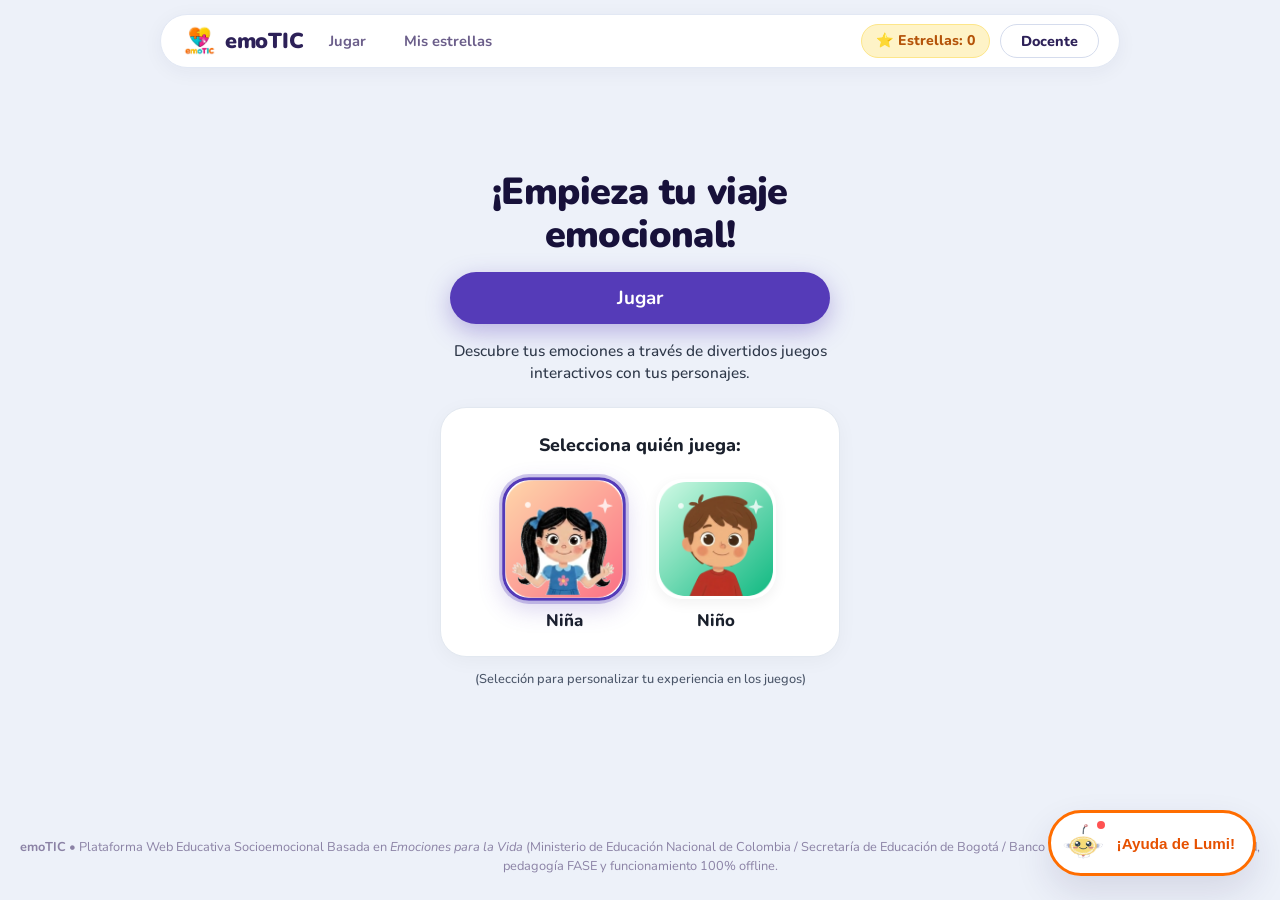
==== commit ded0e1fc: "refactor(ui): remover botones de voz, letra, altavoz y estado en linea de la barra superior" ====
--- a/index.html
+++ b/index.html
@@ -49,19 +49,6 @@
         <!-- Indicador de estrellas conquistadas -->
         <div class="header-stars-pill" id="header-stars-badge">
           ⭐ <span id="header-stars-count">Estrellas: 0</span>
-        </div>
-
-        <!-- Indicador en vivo de estado de red (Online / Offline) -->
-        <div id="network-status-pill" class="network-pill online" role="status" aria-live="polite" title="Estado de la conexión">
-          🟢 <span class="hide-mobile">En Línea</span>
-        </div>
-
-
-        <!-- Herramientas de accesibilidad rápida (Sin modo nocturno) -->
-        <div class="access-tools-group" role="group" aria-label="Controles de accesibilidad">
-          <button id="btn-voice-settings" class="access-btn" title="Personalizar o cambiar la voz de Lumi" aria-label="Personalizar voz">🗣️</button>
-          <button id="btn-toggle-text-size" class="access-btn" title="Aumentar tamaño de texto" aria-pressed="false" aria-label="Alternar tamaño de texto">A+</button>
-          <button id="btn-toggle-sound" class="access-btn" title="Activar o silenciar sonidos" aria-label="Alternar sonido">🔊</button>
         </div>
 
         <button class="header-action-pill-btn" id="btn-header-teacher">Docente</button>
--- a/css/main.css
+++ b/css/main.css
@@ -180,29 +180,7 @@
   color: var(--emoti-purple);
 }
 
-/* Pastilla de Conexión en Tiempo Real */
-.network-pill {
-  display: inline-flex;
-  align-items: center;
-  gap: 6px;
-  padding: 6px 14px;
-  border-radius: var(--radius-pill);
-  font-size: 0.85rem;
-  font-weight: 700;
-  cursor: pointer;
-}
-
-.network-pill.online {
-  background: #E8F5E9;
-  color: #2E7D32;
-  border: 1px solid #A5D6A7;
-}
-
-.network-pill.offline {
-  background: #FFF3E0;
-  color: #E65100;
-  border: 1px solid #FFCC80;
-}
+
 
 /* Botón de Instalación PWA */
 .btn-install-pwa {
@@ -225,20 +203,7 @@
   transform: scale(1.04);
 }
 
-/* Controles de accesibilidad pequeños */
-.access-btn {
-  background: #F1F3F9;
-  border: 1px solid #CFD8DC;
-  font-size: 1rem;
-  padding: 6px 10px;
-  border-radius: var(--radius-sm);
-  cursor: pointer;
-  font-weight: bold;
-}
-
-.access-btn:hover {
-  background: #E0E7FF;
-}
+
 
 /* ========================================================
    ESTRUCTURA DE PANTALLAS
--- a/css/accessibility.css
+++ b/css/accessibility.css
@@ -4,30 +4,7 @@
  * Incluye modo de texto grande, reducción de movimiento, foco visible para teclado y diseño multidispositivo.
  */
 
-/* ========================================================
-   MODO TEXTO GRANDE (Para niños y primeros lectores)
-   ======================================================== */
-body.large-text {
-  font-size: 1.25rem;
-}
 
-body.large-text h1 { font-size: 2.6rem; }
-body.large-text h2 { font-size: 2.1rem; }
-body.large-text h3 { font-size: 1.7rem; }
-body.large-text p, 
-body.large-text .speech-lead, 
-body.large-text .explanation-main-text,
-body.large-text .guided-prompt {
-  font-size: 1.35rem;
-  line-height: 1.7;
-}
-
-body.large-text .option-card-btn,
-body.large-text .pair-btn,
-body.large-text .level-node-btn {
-  font-size: 1.2rem;
-  padding: 18px;
-}
 
 /* ========================================================
    MODO REDUCCIÓN DE MOVIMIENTO
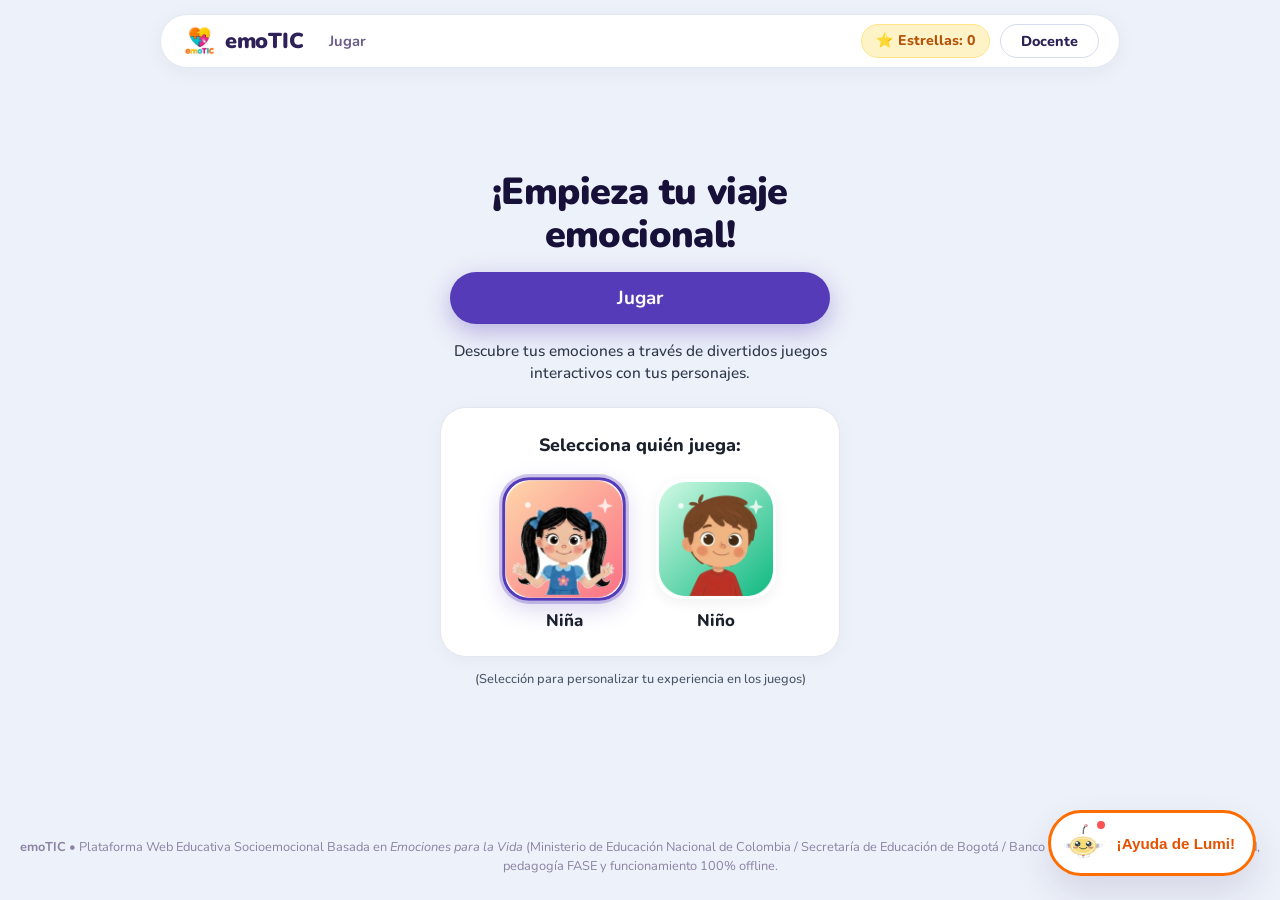
==== commit ec470307: "refactor(ui): remover boton 'Mis estrellas' del navbar y depurar codigo no utilizado" ====
--- a/index.html
+++ b/index.html
@@ -42,7 +42,6 @@
           <span class="brand-title-emoti">emoTIC</span>
         </div>
         <button class="nav-text-link" id="nav-link-play" onclick="emoTIC_Navigation.showScreen('worlds-screen')">Jugar</button>
-        <button class="nav-text-link" id="nav-link-stars" onclick="emoTIC_Navigation.showStarsTab()">Mis estrellas</button>
       </div>
 
       <div class="header-pill-right">
